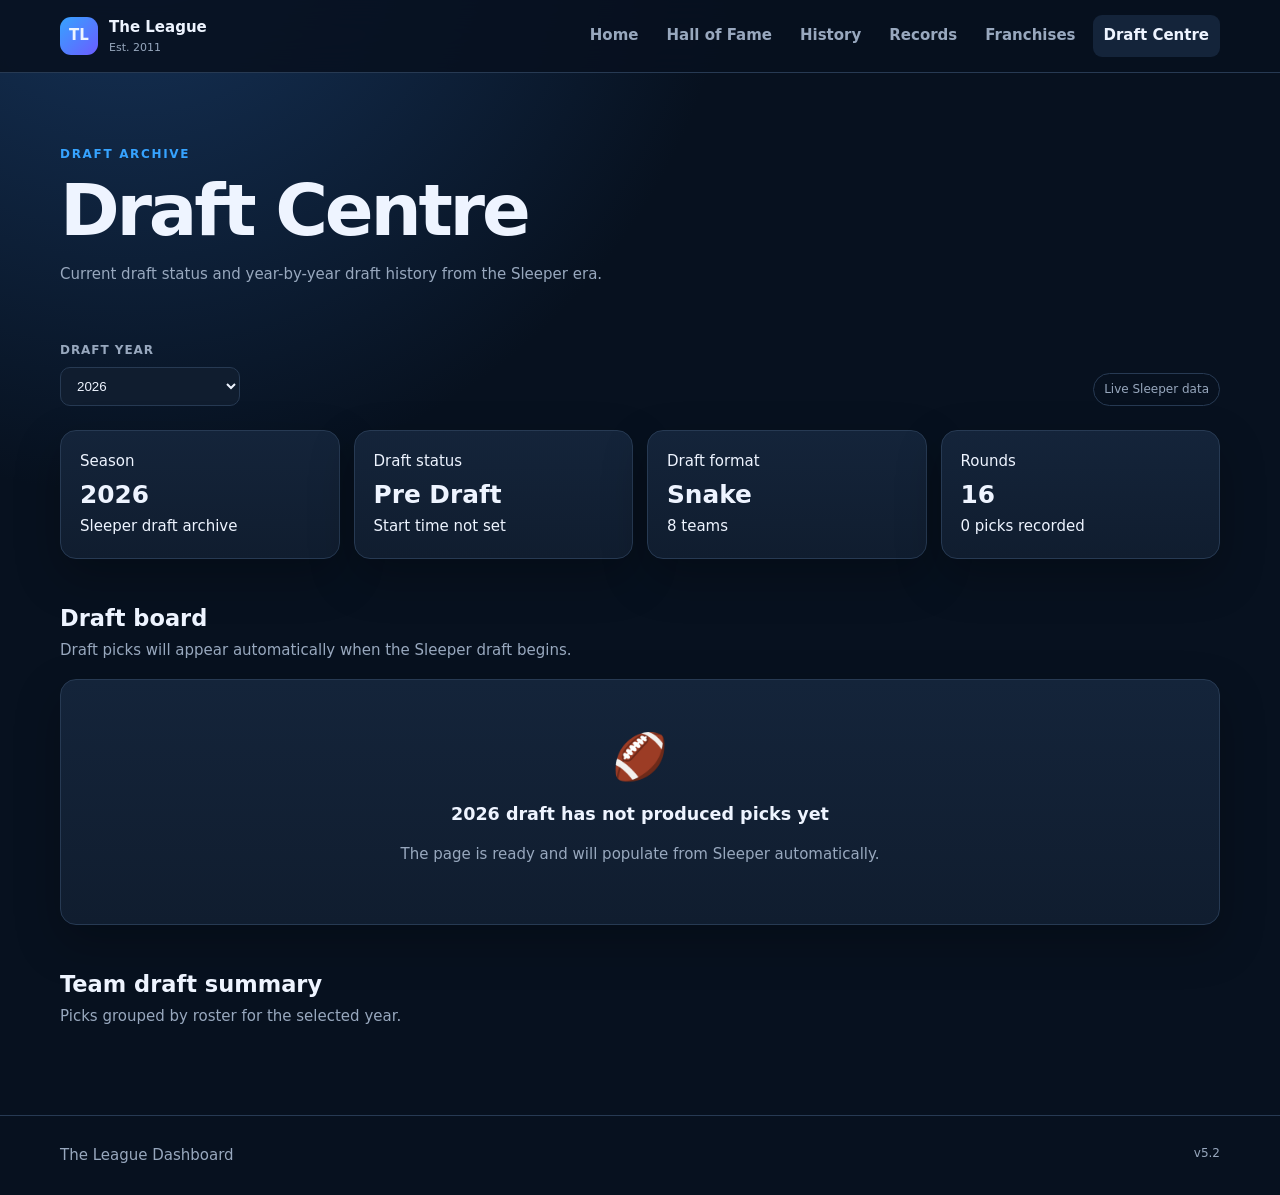
==== draft.html @ a8aba73b "Add Draft Centre with year selector" ====
<!doctype html>
<html lang="en">
<head>
  <meta charset="utf-8">
  <meta name="viewport" content="width=device-width,initial-scale=1">
  <title>Draft Centre | The League</title>
  <link rel="stylesheet" href="styles.css?v=4.2">
  <link rel="stylesheet" href="draft-centre.css?v=5.2">
</head>
<body data-page="draft">
<header class="site-header"><div class="wrap header-inner"><a class="brand" href="index.html"><span class="brand-mark">TL</span><span><strong>The League</strong><small>Est. 2011</small></span></a><button class="nav-toggle" type="button">Menu</button><nav class="nav"><a href="index.html">Home</a><a href="hall-of-fame.html">Hall of Fame</a><a href="history.html">History</a><a href="records.html">Records</a><a href="franchise.html">Franchises</a><a class="active" href="draft.html">Draft Centre</a></nav></div></header>
<main class="wrap">
  <section class="page-hero"><p class="eyebrow">Draft archive</p><h1>Draft Centre</h1><p class="lede">Current draft status and year-by-year draft history from the Sleeper era.</p></section>
  <section class="draft-toolbar"><label>Draft year<select id="draft-year"></select></label><span id="draft-source" class="scope-pill">Loading</span></section>
  <section id="draft-summary" class="draft-summary-grid"><div class="card"><p class="muted">Loading draft information...</p></div></section>
  <section><div class="section-heading"><div><h2>Draft board</h2><p id="draft-board-note" class="muted section-copy"></p></div></div><div id="draft-board" class="card table-wrap"><p class="muted">Loading...</p></div></section>
  <section><div class="section-heading"><div><h2>Team draft summary</h2><p class="muted section-copy">Picks grouped by roster for the selected year.</p></div></div><div id="team-draft-summary" class="team-draft-grid"></div></section>
</main>
<footer><div class="wrap">The League Dashboard <span class="version">v5.2</span></div></footer>
<script src="draft-centre.js?v=5.2"></script>
</body></html>
---- styles.css ----
:root{--bg:#07111f;--panel:#101d2f;--panel2:#14243a;--ink:#eef4ff;--muted:#98a8be;--line:#273a53;--blue:#36a3ff;--gold:#f6c453;--green:#55d6a0;--radius:16px;--shadow:0 18px 45px rgba(0,0,0,.25)}*{box-sizing:border-box}html{color-scheme:dark}body{margin:0;background:radial-gradient(circle at 10% -10%,#17365e 0,transparent 35%),var(--bg);color:var(--ink);font:15px/1.55 Inter,system-ui,sans-serif}.wrap{width:min(1160px,calc(100% - 32px));margin:auto}.site-header{position:sticky;top:0;z-index:20;background:rgba(7,17,31,.88);border-bottom:1px solid var(--line);backdrop-filter:blur(16px)}.header-inner{min-height:72px;display:flex;align-items:center;justify-content:space-between}.brand{display:flex;align-items:center;gap:11px;color:var(--ink);text-decoration:none}.brand-mark{display:grid;place-items:center;width:38px;height:38px;border-radius:11px;background:linear-gradient(135deg,var(--blue),#6b5cff);font-weight:900}.brand strong,.brand small{display:block}.brand small{color:var(--muted);font-size:11px}.nav{display:flex;gap:6px}.nav a{color:var(--muted);text-decoration:none;padding:9px 11px;border-radius:9px;font-weight:650}.nav a:hover,.nav a.active{background:var(--panel2);color:var(--ink)}.nav-toggle{display:none}.hero,.page-hero{padding:72px 0 36px}.hero h1,.page-hero h1{font-size:clamp(2.25rem,6vw,4.5rem);line-height:1.02;letter-spacing:-.045em;max-width:850px;margin:.15em 0}.eyebrow{color:var(--blue);text-transform:uppercase;letter-spacing:.14em;font-weight:850;font-size:12px;margin:0}.lede,.muted{color:var(--muted)}.kpi-grid,.card-grid,.timeline-grid,.insight-grid{display:grid;grid-template-columns:repeat(4,1fr);gap:16px}.card,.record-card,.timeline-card,.insight-card,.dynasty-card{background:linear-gradient(180deg,var(--panel2),var(--panel));border:1px solid var(--line);border-radius:var(--radius);padding:20px;box-shadow:var(--shadow)}.kpi .value,.record-value{font-size:2rem;font-weight:900}.kpi .label,.record-label{color:var(--muted);font-size:12px;text-transform:uppercase;letter-spacing:.09em}.kpi .detail,.record-detail{color:var(--muted);margin-top:5px}.section-heading{display:flex;align-items:end;justify-content:space-between;gap:18px;margin:42px 0 16px}.section-heading h2{margin:0}.scope-pill{padding:6px 10px;border:1px solid var(--line);border-radius:999px;color:var(--muted);font-size:12px}.text-link{color:var(--blue);text-decoration:none;font-weight:750}.table-wrap{overflow:auto;padding:0}table{width:100%;border-collapse:collapse;min-width:700px}th,td{padding:13px 15px;text-align:left;border-bottom:1px solid var(--line);white-space:nowrap}th{font-size:11px;text-transform:uppercase;color:var(--muted);background:rgba(7,17,31,.5)}.champion{color:var(--gold)}.insight-card{display:flex;gap:15px;align-items:center}.insight-icon{display:grid;place-items:center;flex:0 0 46px;height:46px;border-radius:14px;background:rgba(54,163,255,.12);font-size:23px}.insight-value{font-size:1.05rem;font-weight:850}.dynasty-podium{display:grid;grid-template-columns:repeat(3,1fr);gap:18px;align-items:end}.dynasty-card{text-align:center;position:relative;border-radius:20px;padding:28px 20px}.dynasty-card.place-1{min-height:285px;border-color:rgba(246,196,83,.75);background:radial-gradient(circle at top,rgba(246,196,83,.18),transparent 55%),linear-gradient(180deg,var(--panel2),var(--panel))}.dynasty-place{font-size:2.2rem}.dynasty-grade{position:absolute;top:16px;right:16px;width:48px;height:48px;display:grid;place-items:center;border-radius:50%;background:var(--blue);font-weight:950}.place-1 .dynasty-grade{background:var(--gold);color:#392b04}.dynasty-card h3 a{color:var(--ink);text-decoration:none}.dynasty-index{font-size:2.7rem;font-weight:950}.dynasty-index small{font-size:.8rem;color:var(--muted)}.grade-badge{display:inline-grid;place-items:center;min-width:36px;height:28px;border-radius:8px;background:rgba(54,163,255,.16);color:#86c9ff;font-weight:900}.filters{margin:15px 0 22px}.filters label{color:var(--muted);font-size:12px;text-transform:uppercase}.filters select{display:block;margin-top:7px;min-width:240px;background:var(--panel);color:var(--ink);border:1px solid var(--line);border-radius:10px;padding:10px}.career-timeline{display:flex;gap:8px;overflow-x:auto}.timeline-season{min-width:76px;text-align:center;text-decoration:none;color:var(--ink);border:1px solid var(--line);border-radius:12px;padding:10px 7px}.timeline-season span,.timeline-season small{display:block;color:var(--muted);font-size:11px}.timeline-season strong{display:block;font-size:1.45rem;margin:5px}.timeline-season.finish-1{border-color:rgba(246,196,83,.75);background:rgba(246,196,83,.08)}.two-col{display:grid;grid-template-columns:2fr 1fr;gap:24px}.identity-list{list-style:none;padding:0}.identity-list li{padding:9px 0;border-bottom:1px solid var(--line)}footer{border-top:1px solid var(--line);margin-top:70px;padding:28px 0;color:var(--muted)}@media(max-width:900px){.nav-toggle{display:block;background:var(--panel);color:var(--ink);border:1px solid var(--line);padding:8px 12px}.nav{display:none;position:absolute;top:70px;left:16px;right:16px;flex-direction:column;background:var(--panel);padding:10px}.nav.open{display:flex}.kpi-grid,.card-grid,.timeline-grid,.insight-grid{grid-template-columns:repeat(2,1fr)}.dynasty-podium,.two-col{grid-template-columns:1fr}}@media(max-width:570px){.kpi-grid,.card-grid,.timeline-grid,.insight-grid{grid-template-columns:1fr}}

/* Version 5: methodology information for calculated metrics */
.metric-label{display:inline-flex;align-items:center;gap:6px}.info-icon{display:inline-grid;place-items:center;width:19px;height:19px;padding:0;border:1px solid rgba(134,201,255,.55);border-radius:50%;background:rgba(54,163,255,.12);color:#86c9ff;font:800 12px/1 Georgia,serif;cursor:pointer;vertical-align:middle}.info-icon:hover,.info-icon:focus-visible{background:var(--blue);border-color:var(--blue);color:#fff;outline:none;box-shadow:0 0 0 3px rgba(54,163,255,.2)}.dynasty-grade .info-icon{position:absolute;right:-5px;bottom:-4px;width:18px;height:18px;background:var(--panel);color:#86c9ff}.dynasty-index small{display:inline-flex;align-items:center;gap:5px}.methodology-dialog{width:min(600px,calc(100% - 28px));padding:0;border:1px solid var(--line);border-radius:18px;background:linear-gradient(180deg,var(--panel2),var(--panel));color:var(--ink);box-shadow:0 30px 90px rgba(0,0,0,.55)}.methodology-dialog::backdrop{background:rgba(1,7,15,.72);backdrop-filter:blur(4px)}.dialog-head{display:flex;align-items:flex-start;justify-content:space-between;gap:20px;padding:24px 26px 17px;border-bottom:1px solid var(--line)}.dialog-head h2{margin:3px 0 0}.dialog-close{display:grid;place-items:center;flex:0 0 36px;height:36px;border:1px solid var(--line);border-radius:10px;background:rgba(7,17,31,.5);color:var(--ink);font-size:25px;cursor:pointer}.dialog-close:hover{border-color:var(--blue)}.methodology-content{padding:22px 26px 27px;color:var(--muted)}.methodology-content p:first-child{margin-top:0}.methodology-content strong{color:var(--ink)}.methodology-content li{margin:5px 0}.formula{padding:15px 17px;border:1px solid var(--line);border-radius:12px;background:rgba(7,17,31,.45)}.method-note{font-size:13px;border-left:3px solid var(--gold);padding-left:12px}.kpi .label .info-icon{transform:translateY(-1px)}

.record-grid,.podium-grid{display:grid;grid-template-columns:repeat(3,1fr);gap:16px}.podium-card{background:linear-gradient(180deg,var(--panel2),var(--panel));border:1px solid var(--line);border-radius:var(--radius);padding:20px;box-shadow:var(--shadow)}.podium-place{font-size:2rem}.podium-card h3{margin:7px 0 0}.notice{margin:40px 0;padding:18px 20px;border:1px solid #5b4c27;border-radius:var(--radius);background:rgba(246,196,83,.08)}.notice p{margin:.35rem 0 0;color:var(--muted)}.version{float:right;font-size:12px;color:var(--muted)}.error{background:rgba(255,123,123,.1);border:1px solid rgba(255,123,123,.5);padding:16px;border-radius:12px}@media(max-width:900px){.record-grid,.podium-grid{grid-template-columns:1fr}}
---- draft-centre.css ----
/* Draft Centre, v5.2 */
.draft-toolbar{display:flex;align-items:flex-end;justify-content:space-between;gap:18px;margin:4px 0 24px}.draft-toolbar label{color:var(--muted);font-size:12px;font-weight:800;letter-spacing:.08em;text-transform:uppercase}.draft-toolbar select{display:block;margin-top:7px;min-width:180px;background:var(--panel);color:var(--ink);border:1px solid var(--line);border-radius:10px;padding:10px 36px 10px 12px}.draft-summary-grid{display:grid;grid-template-columns:repeat(4,minmax(0,1fr));gap:14px}.draft-summary-card,.team-draft-card{background:linear-gradient(180deg,var(--panel2),var(--panel));border:1px solid var(--line);border-radius:var(--radius);padding:19px;box-shadow:var(--shadow)}.draft-summary-value{margin:3px 0 1px;font-size:1.55rem;font-weight:900}.draft-empty{text-align:center;padding:42px 20px}.draft-empty-icon{font-size:2.8rem}.draft-empty h3{margin:10px 0 4px}.team-draft-grid{display:grid;grid-template-columns:repeat(2,minmax(0,1fr));gap:16px}.team-draft-card h3{margin:0}.team-pick-count{color:var(--muted);margin:3px 0 12px}.team-draft-card ol{margin:0;padding-left:22px}.team-draft-card li{padding:6px 0;border-bottom:1px solid var(--line)}.team-draft-card li:last-child{border-bottom:0}.team-draft-card li span{color:var(--muted)}.team-draft-card small{float:right;color:var(--muted)}.section-copy{margin:.25rem 0 0}.version{float:right;font-size:12px;color:var(--muted)}@media(max-width:900px){.draft-summary-grid{grid-template-columns:repeat(2,minmax(0,1fr))}.team-draft-grid{grid-template-columns:1fr}}@media(max-width:570px){.draft-toolbar{display:block}.draft-toolbar .scope-pill{display:inline-block;margin-top:14px}.draft-summary-grid{grid-template-columns:1fr}}
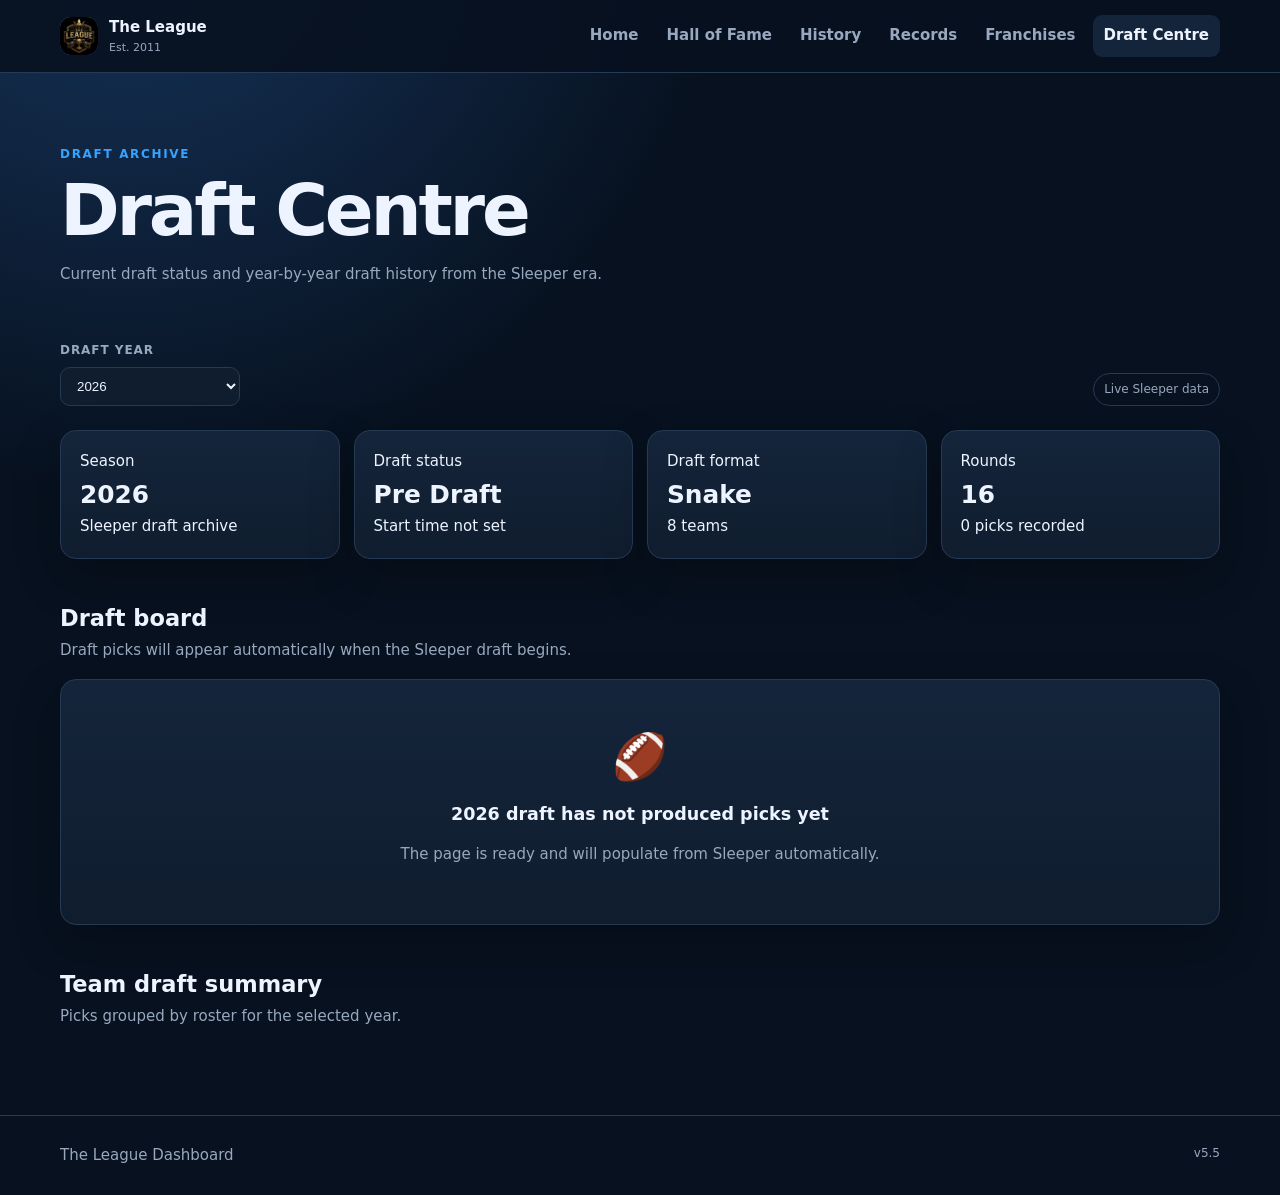
==== commit 6efbed4f: "Add league logo and release v5.5" ====
--- a/draft.html
+++ b/draft.html
@@ -1,21 +1 @@
-<!doctype html>
-<html lang="en">
-<head>
-  <meta charset="utf-8">
-  <meta name="viewport" content="width=device-width,initial-scale=1">
-  <title>Draft Centre | The League</title>
-  <link rel="stylesheet" href="styles.css?v=4.2">
-  <link rel="stylesheet" href="draft-centre.css?v=5.2">
-</head>
-<body data-page="draft">
-<header class="site-header"><div class="wrap header-inner"><a class="brand" href="index.html"><span class="brand-mark">TL</span><span><strong>The League</strong><small>Est. 2011</small></span></a><button class="nav-toggle" type="button">Menu</button><nav class="nav"><a href="index.html">Home</a><a href="hall-of-fame.html">Hall of Fame</a><a href="history.html">History</a><a href="records.html">Records</a><a href="franchise.html">Franchises</a><a class="active" href="draft.html">Draft Centre</a></nav></div></header>
-<main class="wrap">
-  <section class="page-hero"><p class="eyebrow">Draft archive</p><h1>Draft Centre</h1><p class="lede">Current draft status and year-by-year draft history from the Sleeper era.</p></section>
-  <section class="draft-toolbar"><label>Draft year<select id="draft-year"></select></label><span id="draft-source" class="scope-pill">Loading</span></section>
-  <section id="draft-summary" class="draft-summary-grid"><div class="card"><p class="muted">Loading draft information...</p></div></section>
-  <section><div class="section-heading"><div><h2>Draft board</h2><p id="draft-board-note" class="muted section-copy"></p></div></div><div id="draft-board" class="card table-wrap"><p class="muted">Loading...</p></div></section>
-  <section><div class="section-heading"><div><h2>Team draft summary</h2><p class="muted section-copy">Picks grouped by roster for the selected year.</p></div></div><div id="team-draft-summary" class="team-draft-grid"></div></section>
-</main>
-<footer><div class="wrap">The League Dashboard <span class="version">v5.2</span></div></footer>
-<script src="draft-centre.js?v=5.2"></script>
-</body></html>
+<!doctype html><html lang="en"><head><meta charset="utf-8"><meta name="viewport" content="width=device-width,initial-scale=1"><title>Draft Centre | The League</title><link rel="stylesheet" href="styles.css?v=4.2"><link rel="stylesheet" href="draft-centre.css?v=5.2"></head><body data-page="draft"><header class="site-header"><div class="wrap header-inner"><a class="brand" href="index.html"><span class="brand-mark"><img src="logos/logo.png" alt="The League logo" style="display:block;width:100%;height:100%;object-fit:cover;border-radius:inherit"></span><span><strong>The League</strong><small>Est. 2011</small></span></a><button class="nav-toggle" type="button">Menu</button><nav class="nav"><a href="index.html">Home</a><a href="hall-of-fame.html">Hall of Fame</a><a href="history.html">History</a><a href="records.html">Records</a><a href="franchise.html">Franchises</a><a class="active" href="draft.html">Draft Centre</a></nav></div></header><main class="wrap"><section class="page-hero"><p class="eyebrow">Draft archive</p><h1>Draft Centre</h1><p class="lede">Current draft status and year-by-year draft history from the Sleeper era.</p></section><section class="draft-toolbar"><label>Draft year<select id="draft-year"></select></label><span id="draft-source" class="scope-pill">Loading</span></section><section id="draft-summary" class="draft-summary-grid"><div class="card"><p class="muted">Loading draft information...</p></div></section><section><div class="section-heading"><div><h2>Draft board</h2><p id="draft-board-note" class="muted section-copy"></p></div></div><div id="draft-board" class="card table-wrap"><p class="muted">Loading...</p></div></section><section><div class="section-heading"><div><h2>Team draft summary</h2><p class="muted section-copy">Picks grouped by roster for the selected year.</p></div></div><div id="team-draft-summary" class="team-draft-grid"></div></section></main><footer><div class="wrap">The League Dashboard <span class="version">v5.5</span></div></footer><script src="draft-centre.js?v=5.2"></script></body></html>
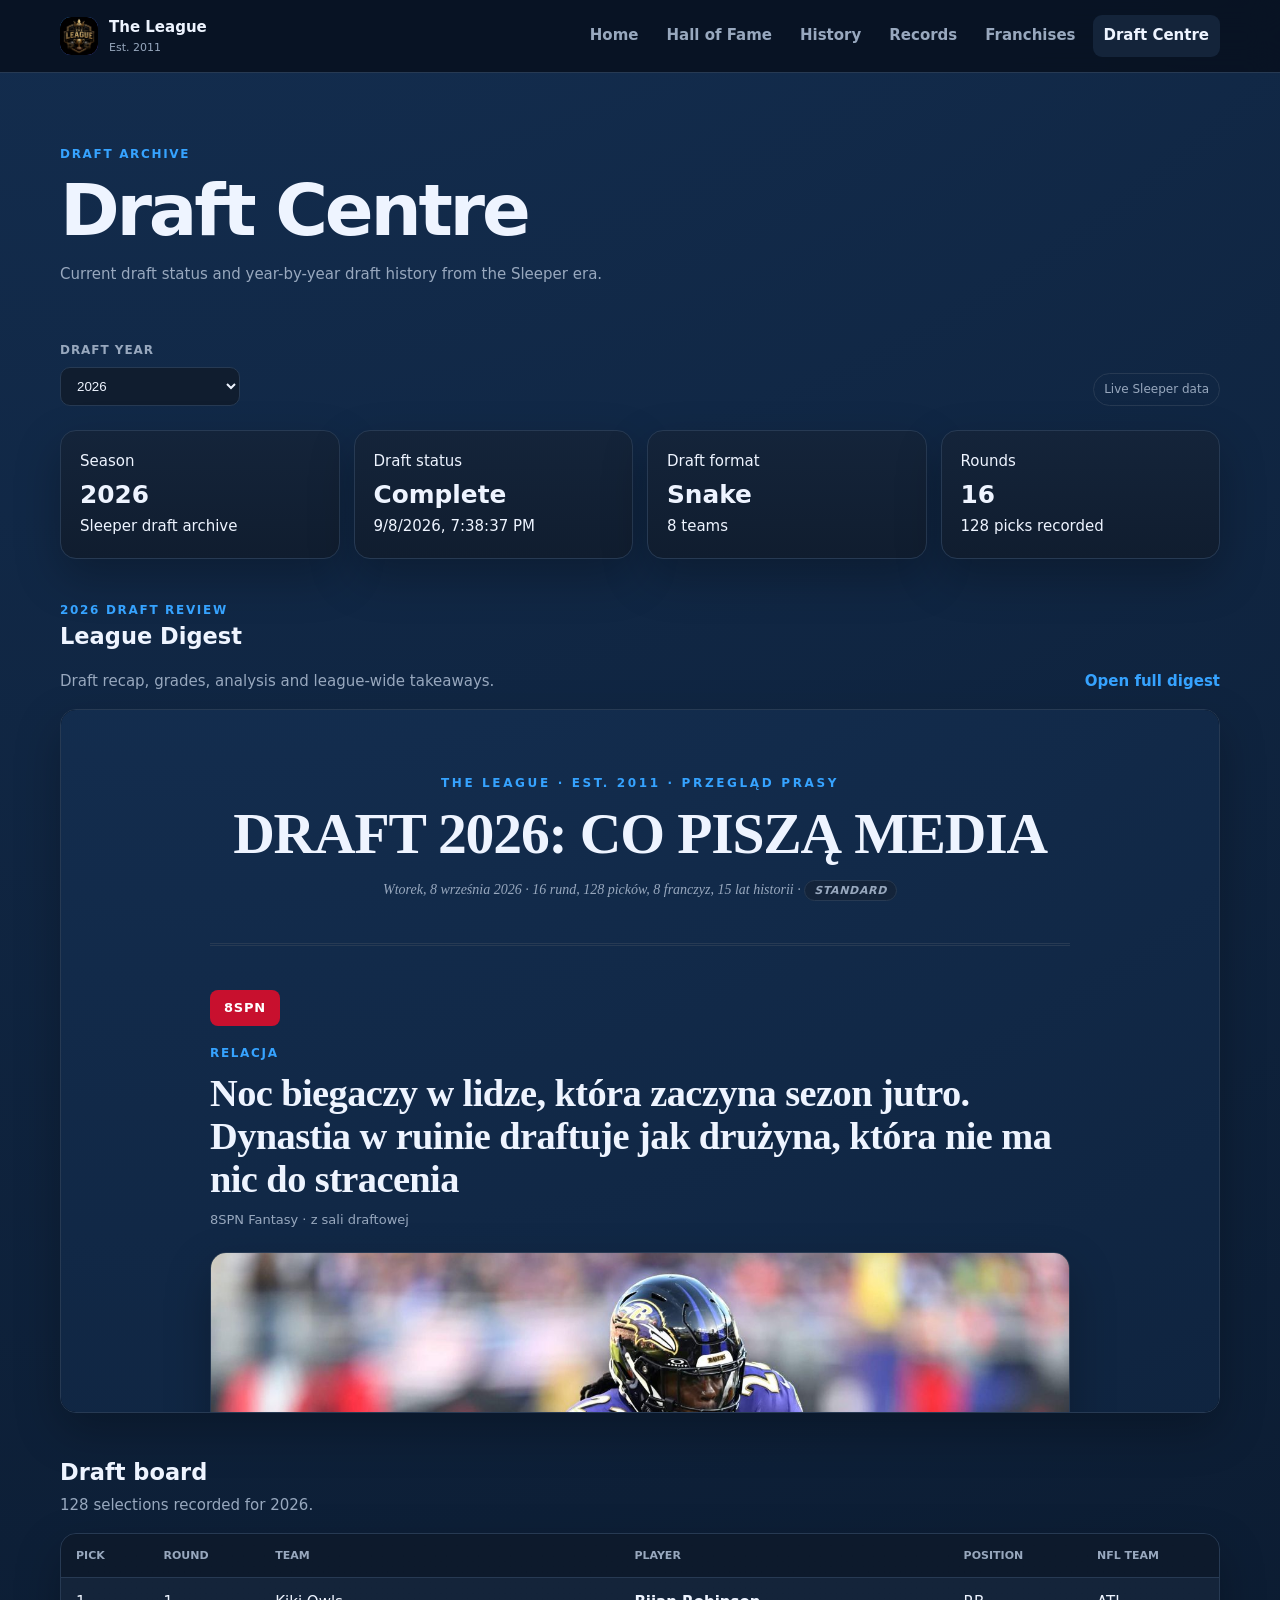
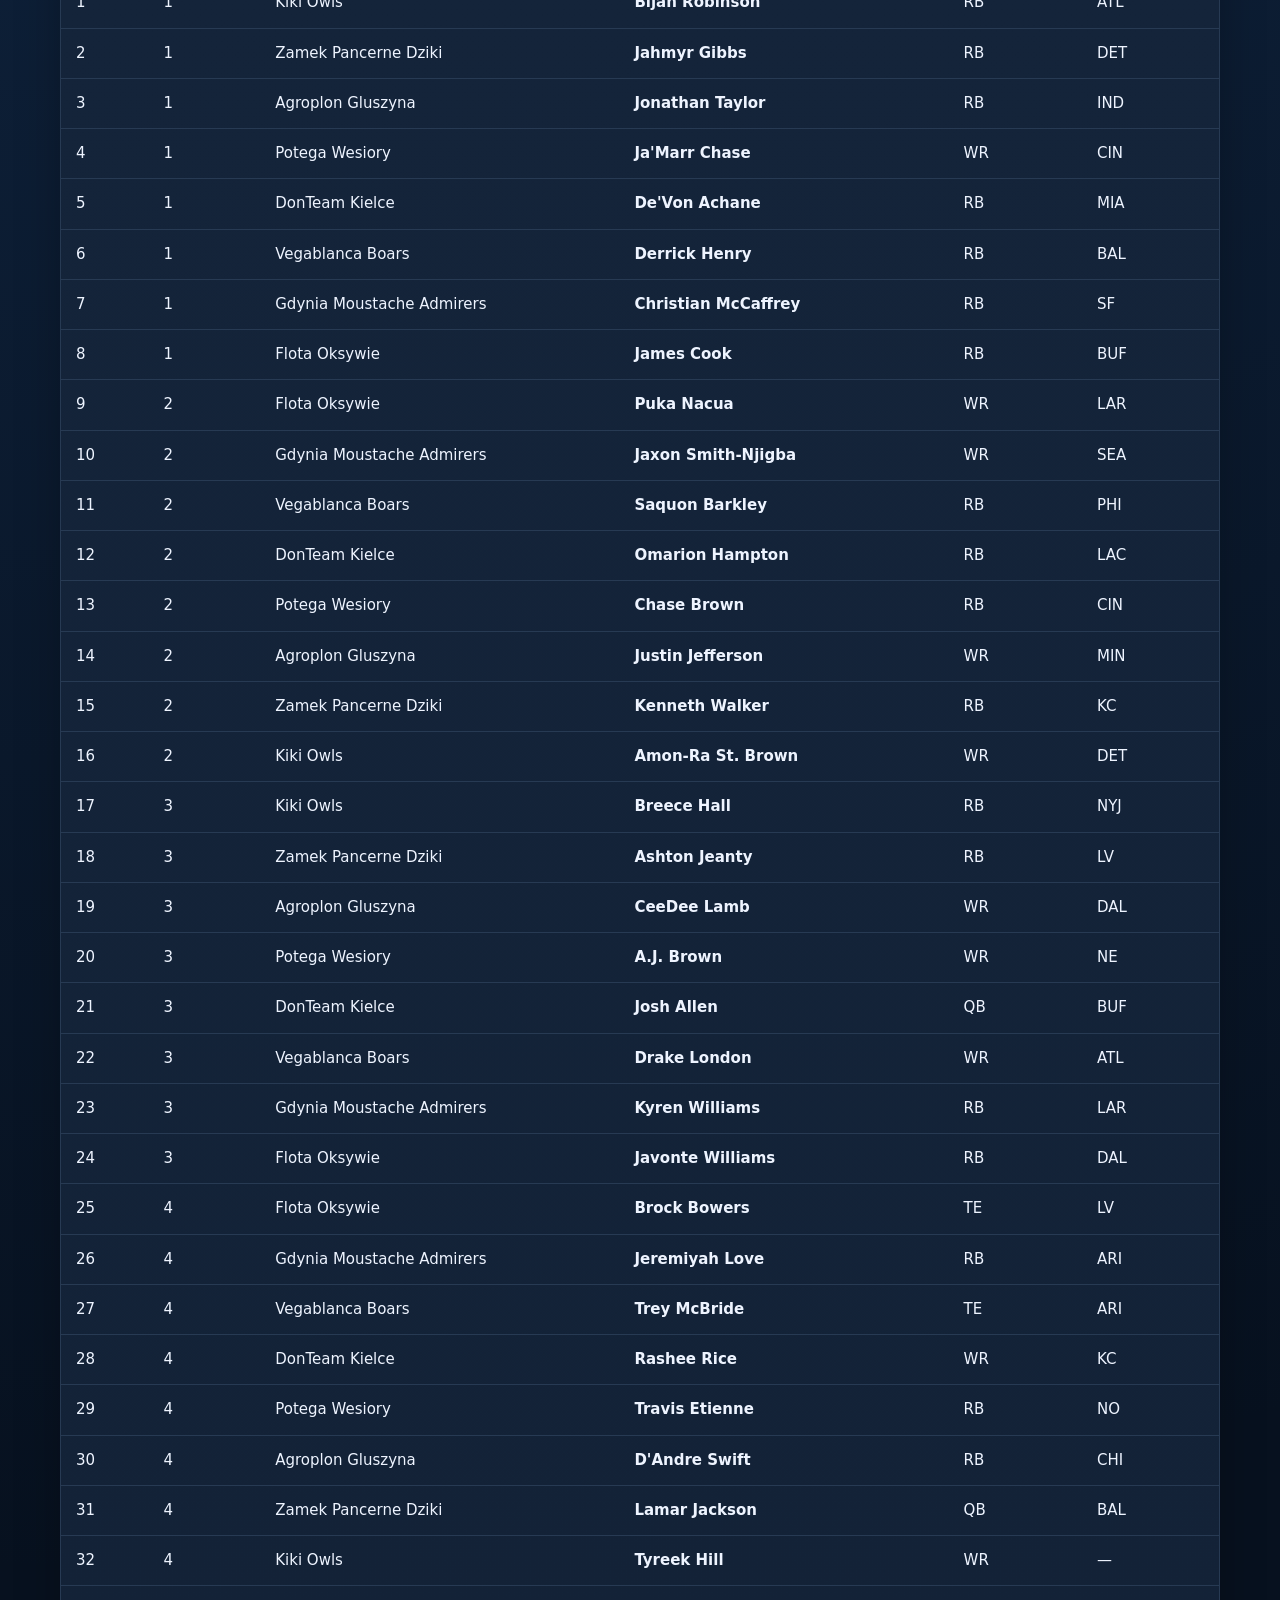
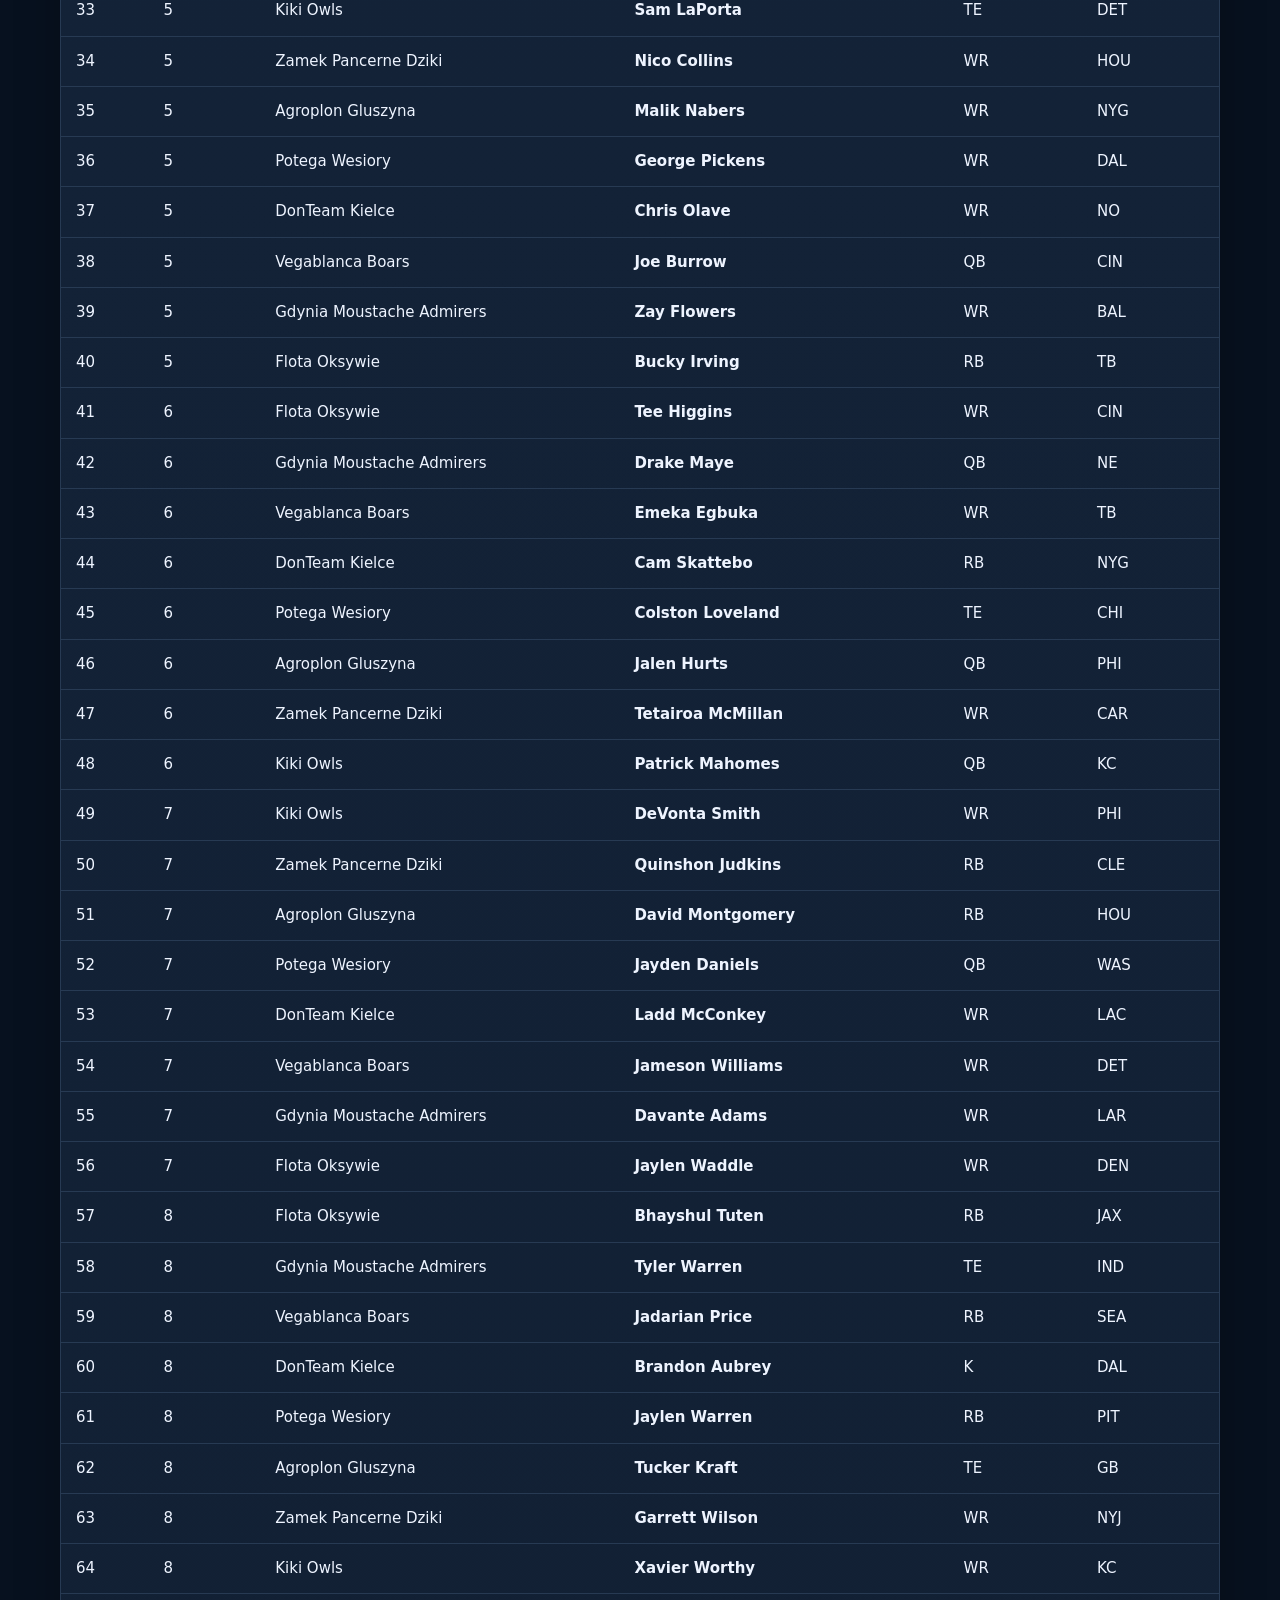
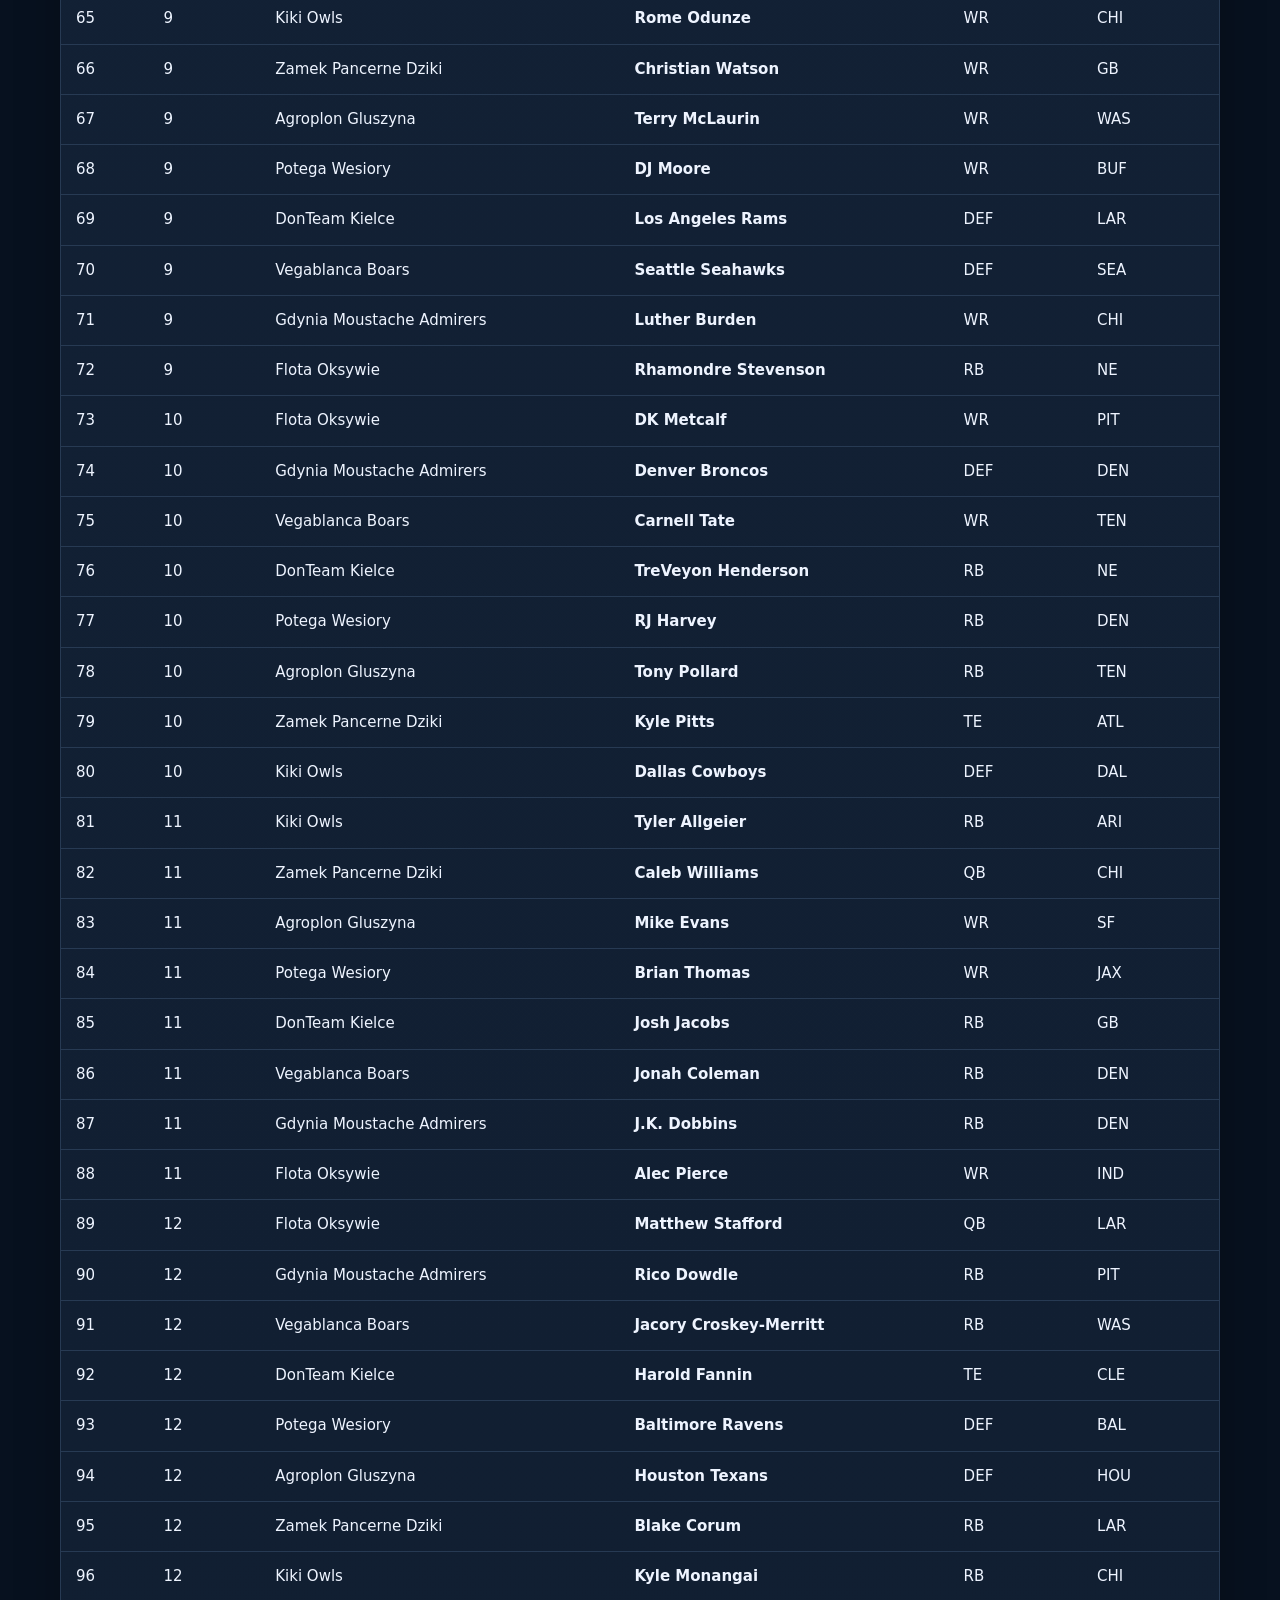
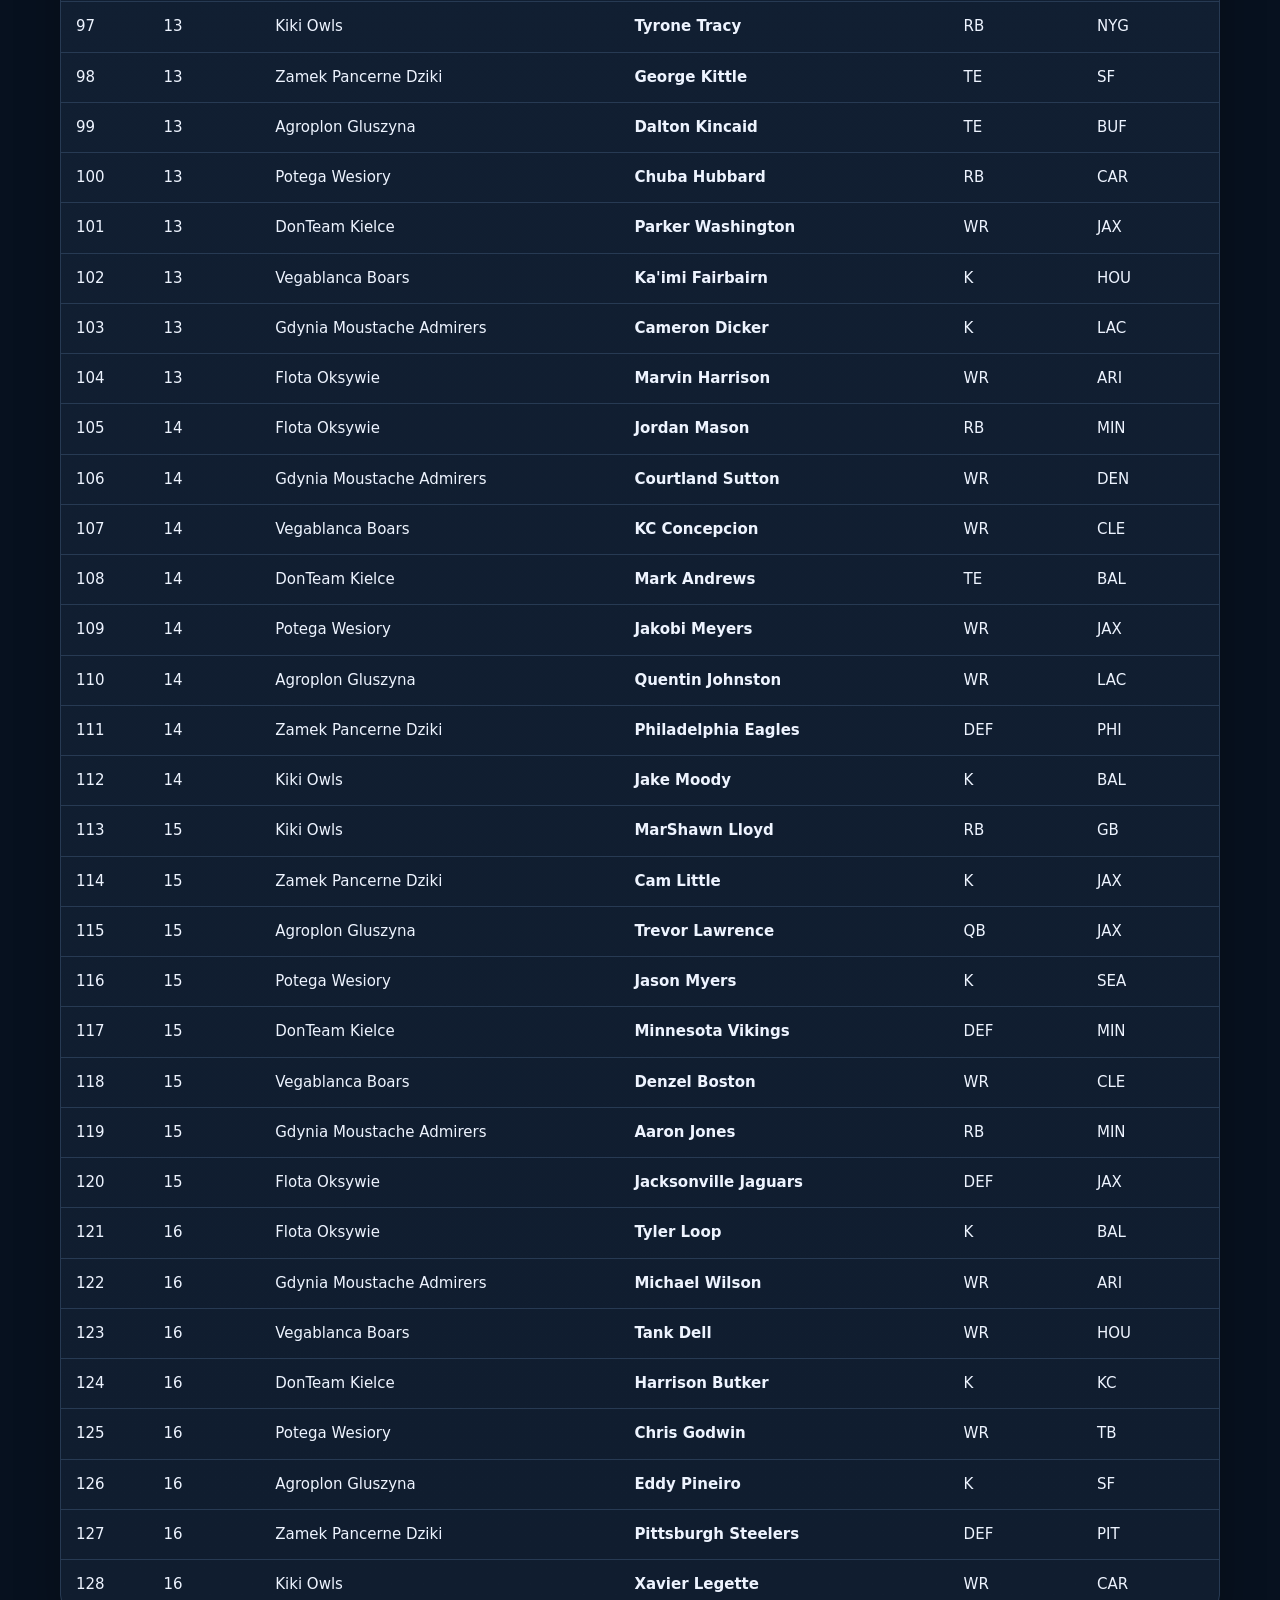
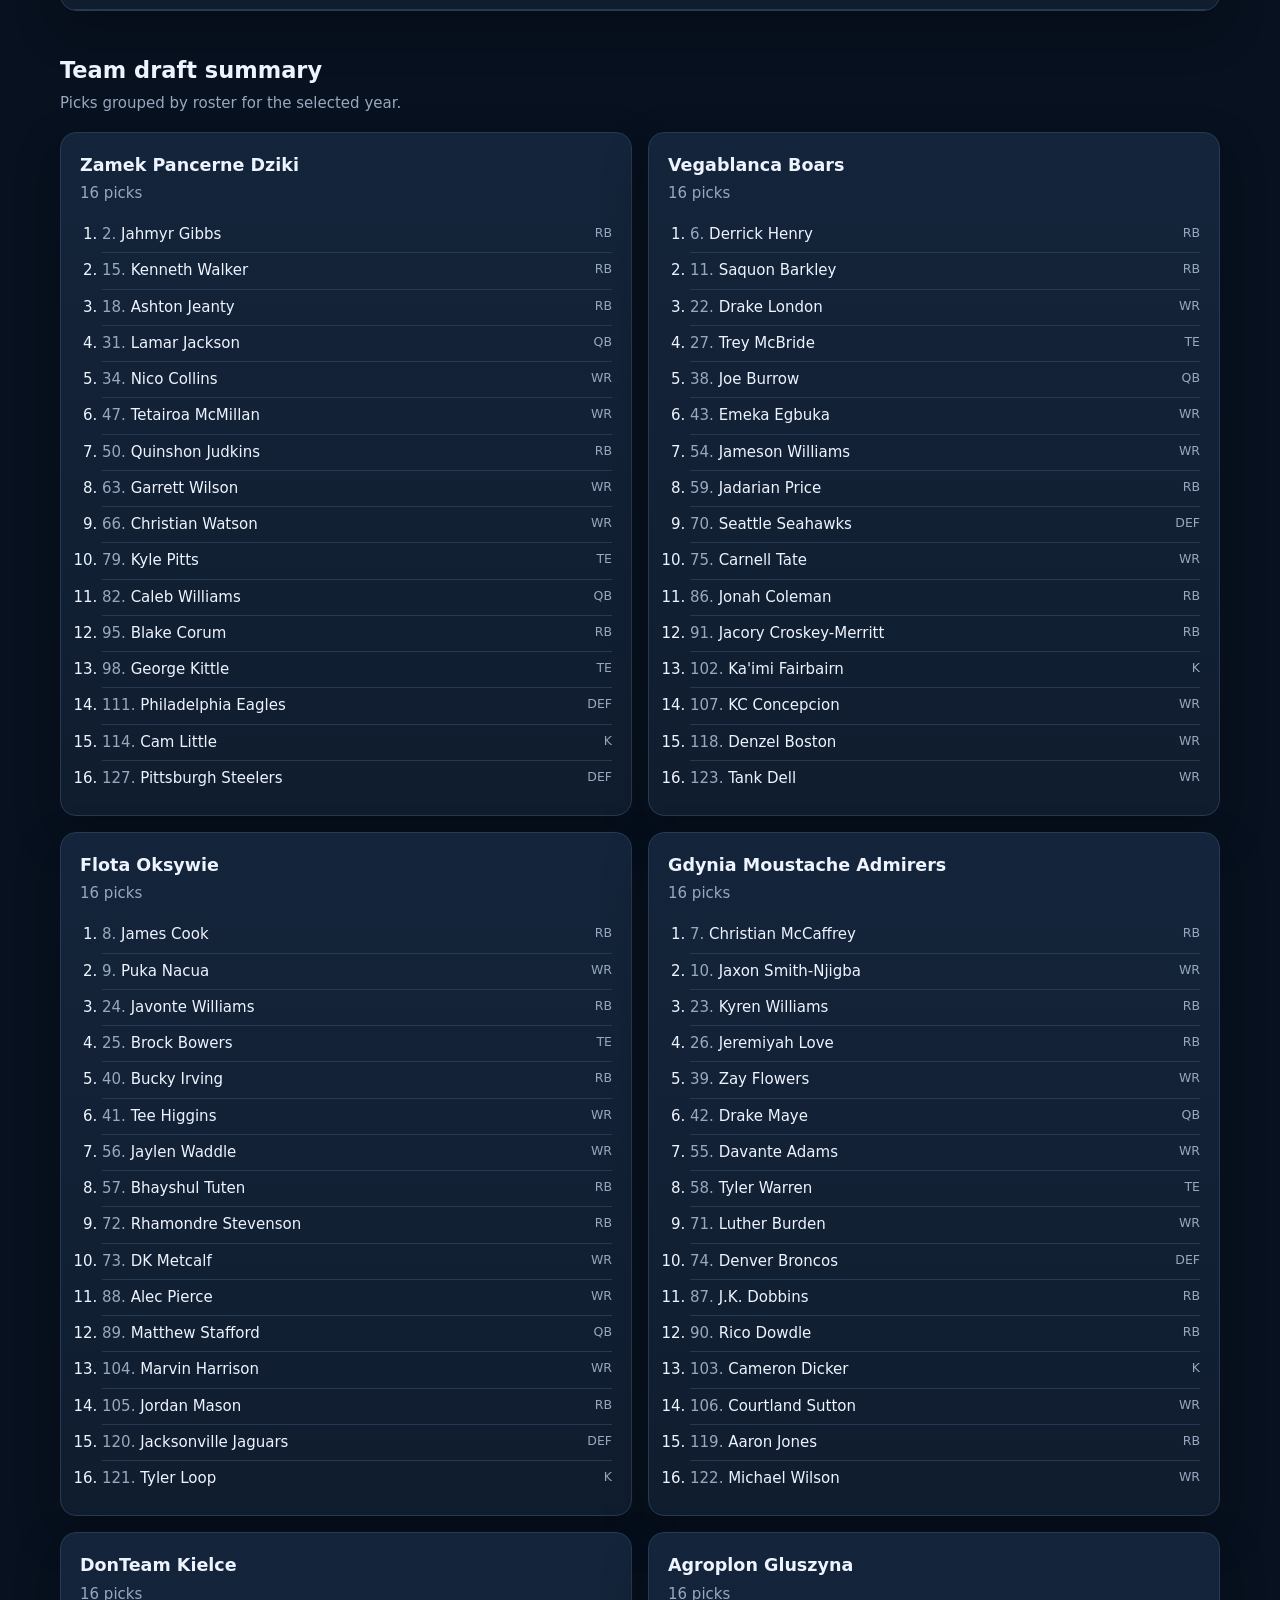
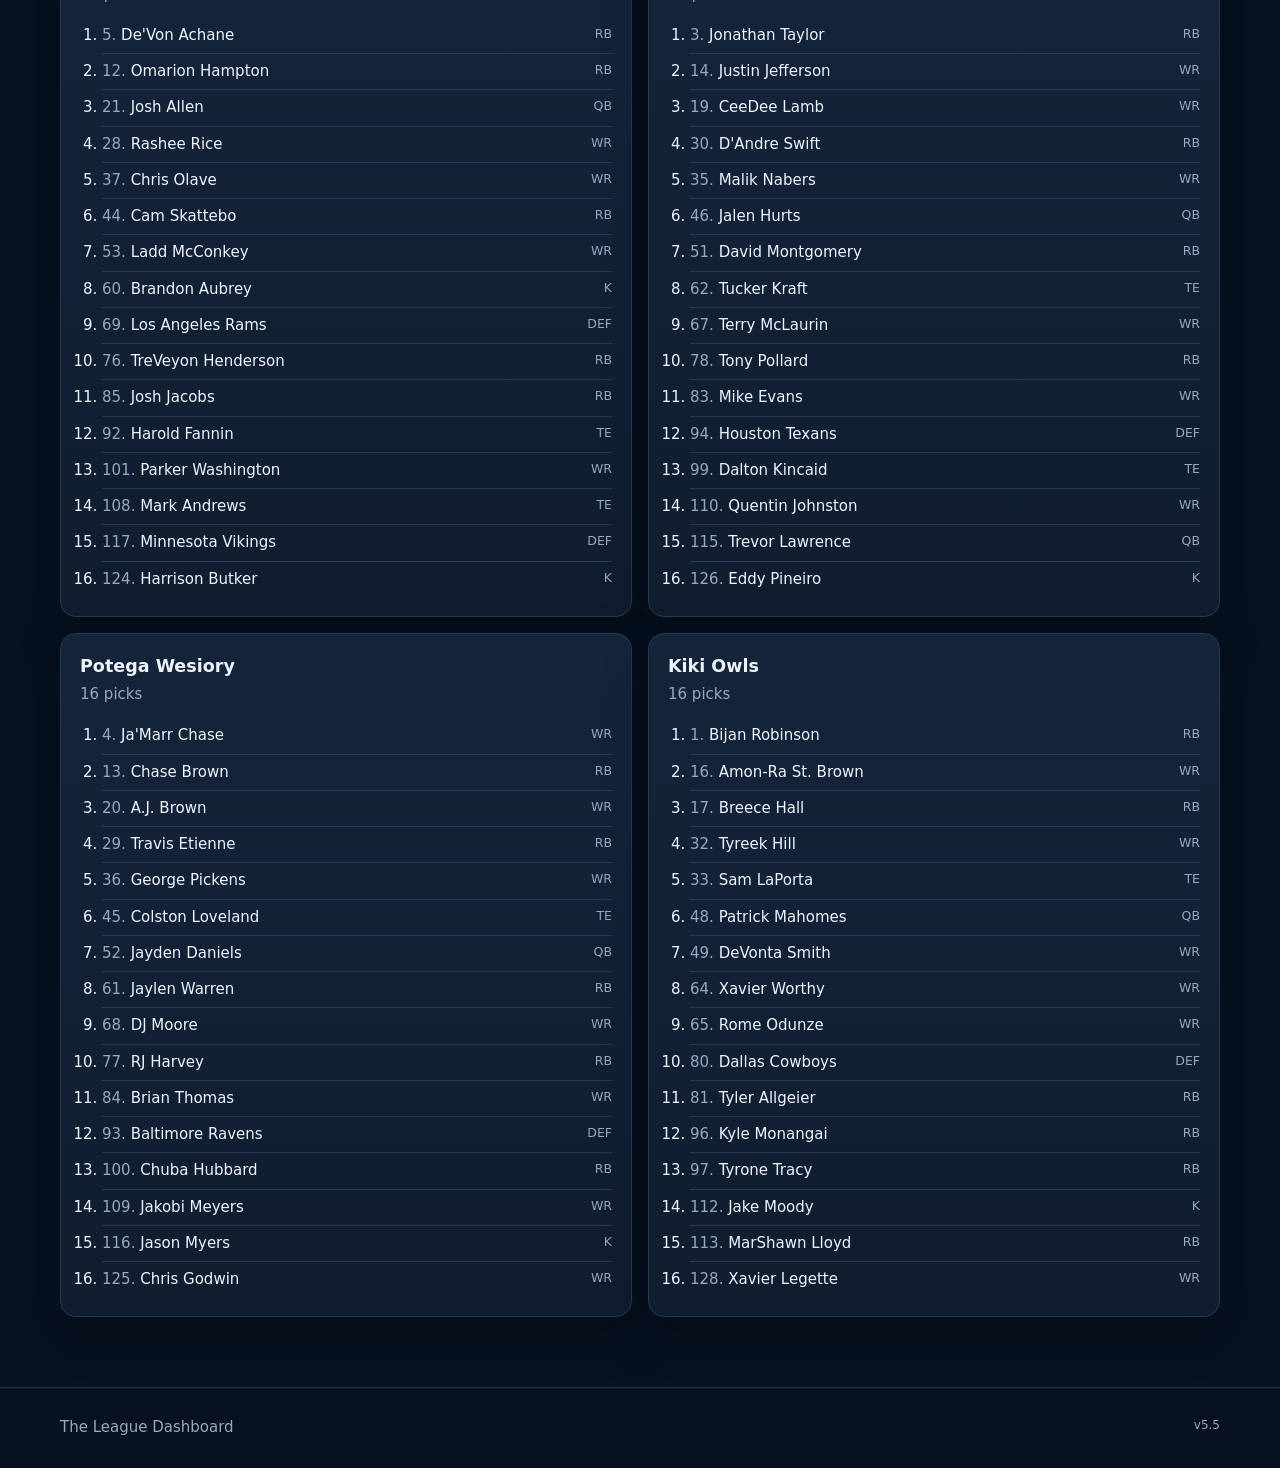
==== commit ee60d640: "Add 2026 League Digest to Draft Centre" ====
--- a/draft.html
+++ b/draft.html
@@ -1 +1,102 @@
-<!doctype html><html lang="en"><head><meta charset="utf-8"><meta name="viewport" content="width=device-width,initial-scale=1"><title>Draft Centre | The League</title><link rel="stylesheet" href="styles.css?v=4.2"><link rel="stylesheet" href="draft-centre.css?v=5.2"></head><body data-page="draft"><header class="site-header"><div class="wrap header-inner"><a class="brand" href="index.html"><span class="brand-mark"><img src="logos/logo.png" alt="The League logo" style="display:block;width:100%;height:100%;object-fit:cover;border-radius:inherit"></span><span><strong>The League</strong><small>Est. 2011</small></span></a><button class="nav-toggle" type="button">Menu</button><nav class="nav"><a href="index.html">Home</a><a href="hall-of-fame.html">Hall of Fame</a><a href="history.html">History</a><a href="records.html">Records</a><a href="franchise.html">Franchises</a><a class="active" href="draft.html">Draft Centre</a></nav></div></header><main class="wrap"><section class="page-hero"><p class="eyebrow">Draft archive</p><h1>Draft Centre</h1><p class="lede">Current draft status and year-by-year draft history from the Sleeper era.</p></section><section class="draft-toolbar"><label>Draft year<select id="draft-year"></select></label><span id="draft-source" class="scope-pill">Loading</span></section><section id="draft-summary" class="draft-summary-grid"><div class="card"><p class="muted">Loading draft information...</p></div></section><section><div class="section-heading"><div><h2>Draft board</h2><p id="draft-board-note" class="muted section-copy"></p></div></div><div id="draft-board" class="card table-wrap"><p class="muted">Loading...</p></div></section><section><div class="section-heading"><div><h2>Team draft summary</h2><p class="muted section-copy">Picks grouped by roster for the selected year.</p></div></div><div id="team-draft-summary" class="team-draft-grid"></div></section></main><footer><div class="wrap">The League Dashboard <span class="version">v5.5</span></div></footer><script src="draft-centre.js?v=5.2"></script></body></html>+<!doctype html>
+<html lang="en">
+<head>
+  <meta charset="utf-8">
+  <meta name="viewport" content="width=device-width,initial-scale=1">
+  <title>Draft Centre | The League</title>
+  <link rel="stylesheet" href="styles.css?v=4.2">
+  <link rel="stylesheet" href="draft-centre.css?v=5.2">
+  <style>
+    .digest-shell{overflow:hidden;padding:0}
+    .digest-frame{display:block;width:100%;height:min(900px,78vh);min-height:620px;border:0;background:#07111f}
+    .digest-actions{display:flex;align-items:center;justify-content:space-between;gap:16px;margin:0 0 16px}
+    .digest-actions .section-copy{margin:0}
+    .digest-open{flex:0 0 auto;color:var(--blue);font-weight:750;text-decoration:none}
+    .digest-open:hover{text-decoration:underline}
+    @media(max-width:570px){
+      .digest-actions{align-items:flex-start;flex-direction:column;gap:8px}
+      .digest-frame{height:72vh;min-height:520px}
+    }
+  </style>
+</head>
+<body data-page="draft">
+<header class="site-header">
+  <div class="wrap header-inner">
+    <a class="brand" href="index.html">
+      <span class="brand-mark"><img src="logos/logo.png" alt="The League logo" style="display:block;width:100%;height:100%;object-fit:cover;border-radius:inherit"></span>
+      <span><strong>The League</strong><small>Est. 2011</small></span>
+    </a>
+    <button class="nav-toggle" type="button">Menu</button>
+    <nav class="nav">
+      <a href="index.html">Home</a>
+      <a href="hall-of-fame.html">Hall of Fame</a>
+      <a href="history.html">History</a>
+      <a href="records.html">Records</a>
+      <a href="franchise.html">Franchises</a>
+      <a class="active" href="draft.html">Draft Centre</a>
+    </nav>
+  </div>
+</header>
+
+<main class="wrap">
+  <section class="page-hero">
+    <p class="eyebrow">Draft archive</p>
+    <h1>Draft Centre</h1>
+    <p class="lede">Current draft status and year-by-year draft history from the Sleeper era.</p>
+  </section>
+
+  <section class="draft-toolbar">
+    <label>Draft year<select id="draft-year"></select></label>
+    <span id="draft-source" class="scope-pill">Loading</span>
+  </section>
+
+  <section id="draft-summary" class="draft-summary-grid">
+    <div class="card"><p class="muted">Loading draft information...</p></div>
+  </section>
+
+  <section id="league-digest">
+    <div class="section-heading">
+      <div>
+        <p class="eyebrow">2026 draft review</p>
+        <h2>League Digest</h2>
+      </div>
+    </div>
+    <div class="digest-actions">
+      <p class="muted section-copy">Draft recap, grades, analysis and league-wide takeaways.</p>
+      <a class="digest-open" href="the-league-draft-2026-digest (1).html" target="_blank" rel="noopener">Open full digest</a>
+    </div>
+    <div class="card digest-shell">
+      <iframe
+        class="digest-frame"
+        src="the-league-draft-2026-digest (1).html"
+        title="The League 2026 Draft Digest"
+        loading="lazy">
+      </iframe>
+    </div>
+  </section>
+
+  <section>
+    <div class="section-heading">
+      <div>
+        <h2>Draft board</h2>
+        <p id="draft-board-note" class="muted section-copy"></p>
+      </div>
+    </div>
+    <div id="draft-board" class="card table-wrap"><p class="muted">Loading...</p></div>
+  </section>
+
+  <section>
+    <div class="section-heading">
+      <div>
+        <h2>Team draft summary</h2>
+        <p class="muted section-copy">Picks grouped by roster for the selected year.</p>
+      </div>
+    </div>
+    <div id="team-draft-summary" class="team-draft-grid"></div>
+  </section>
+</main>
+
+<footer><div class="wrap">The League Dashboard <span class="version">v5.5</span></div></footer>
+<script src="draft-centre.js?v=5.2"></script>
+</body>
+</html>
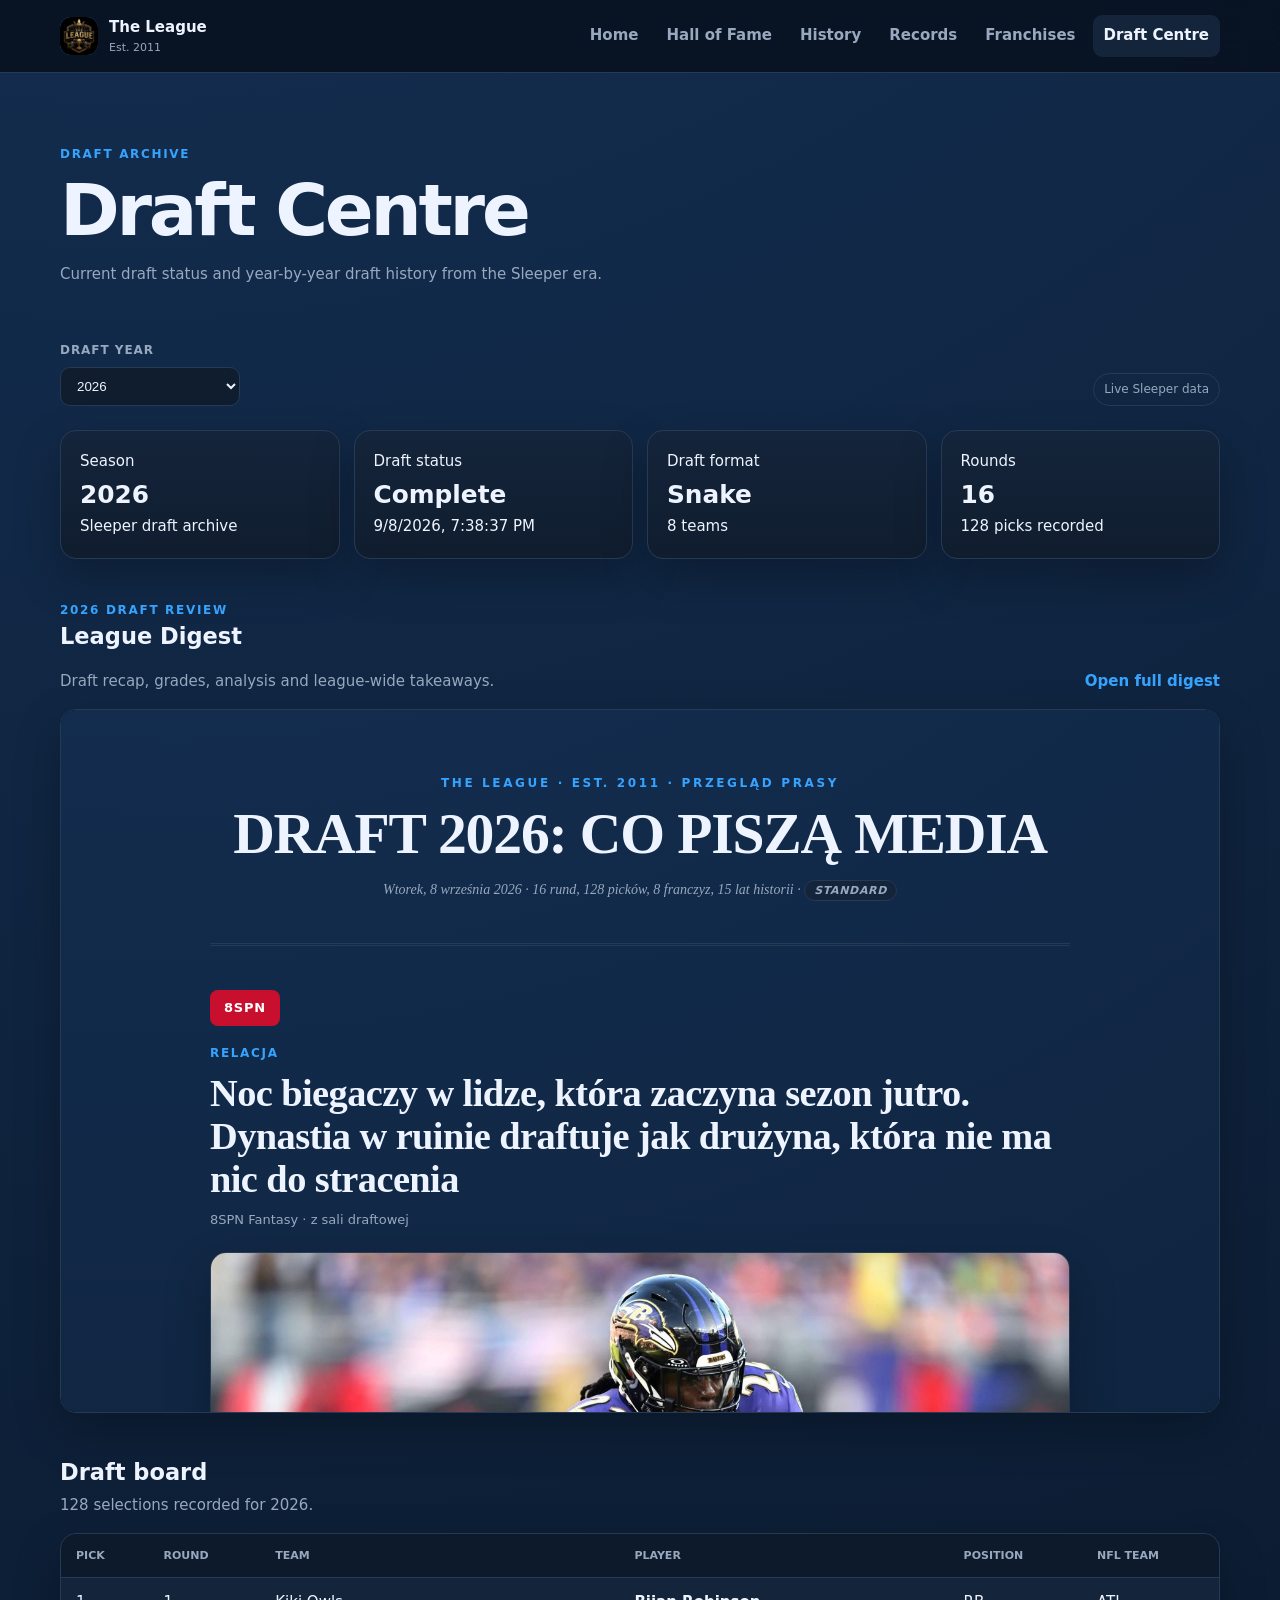
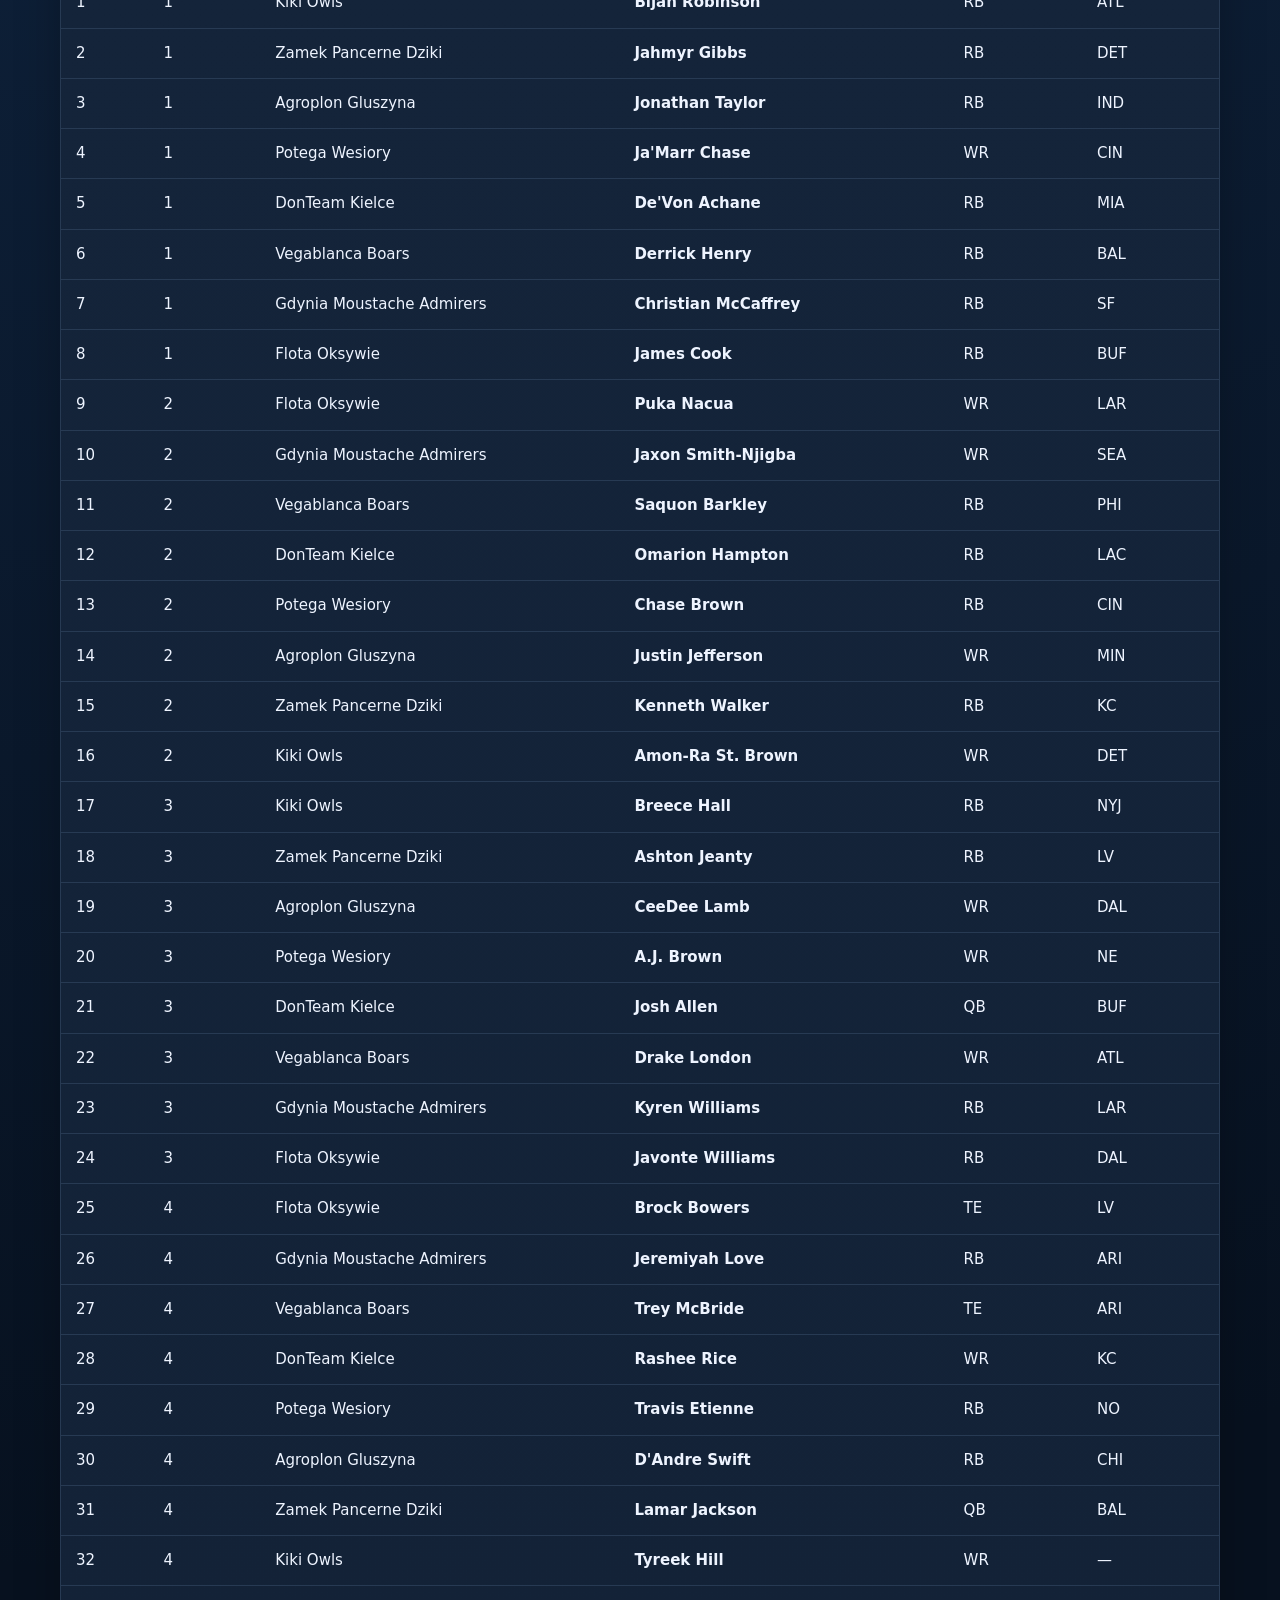
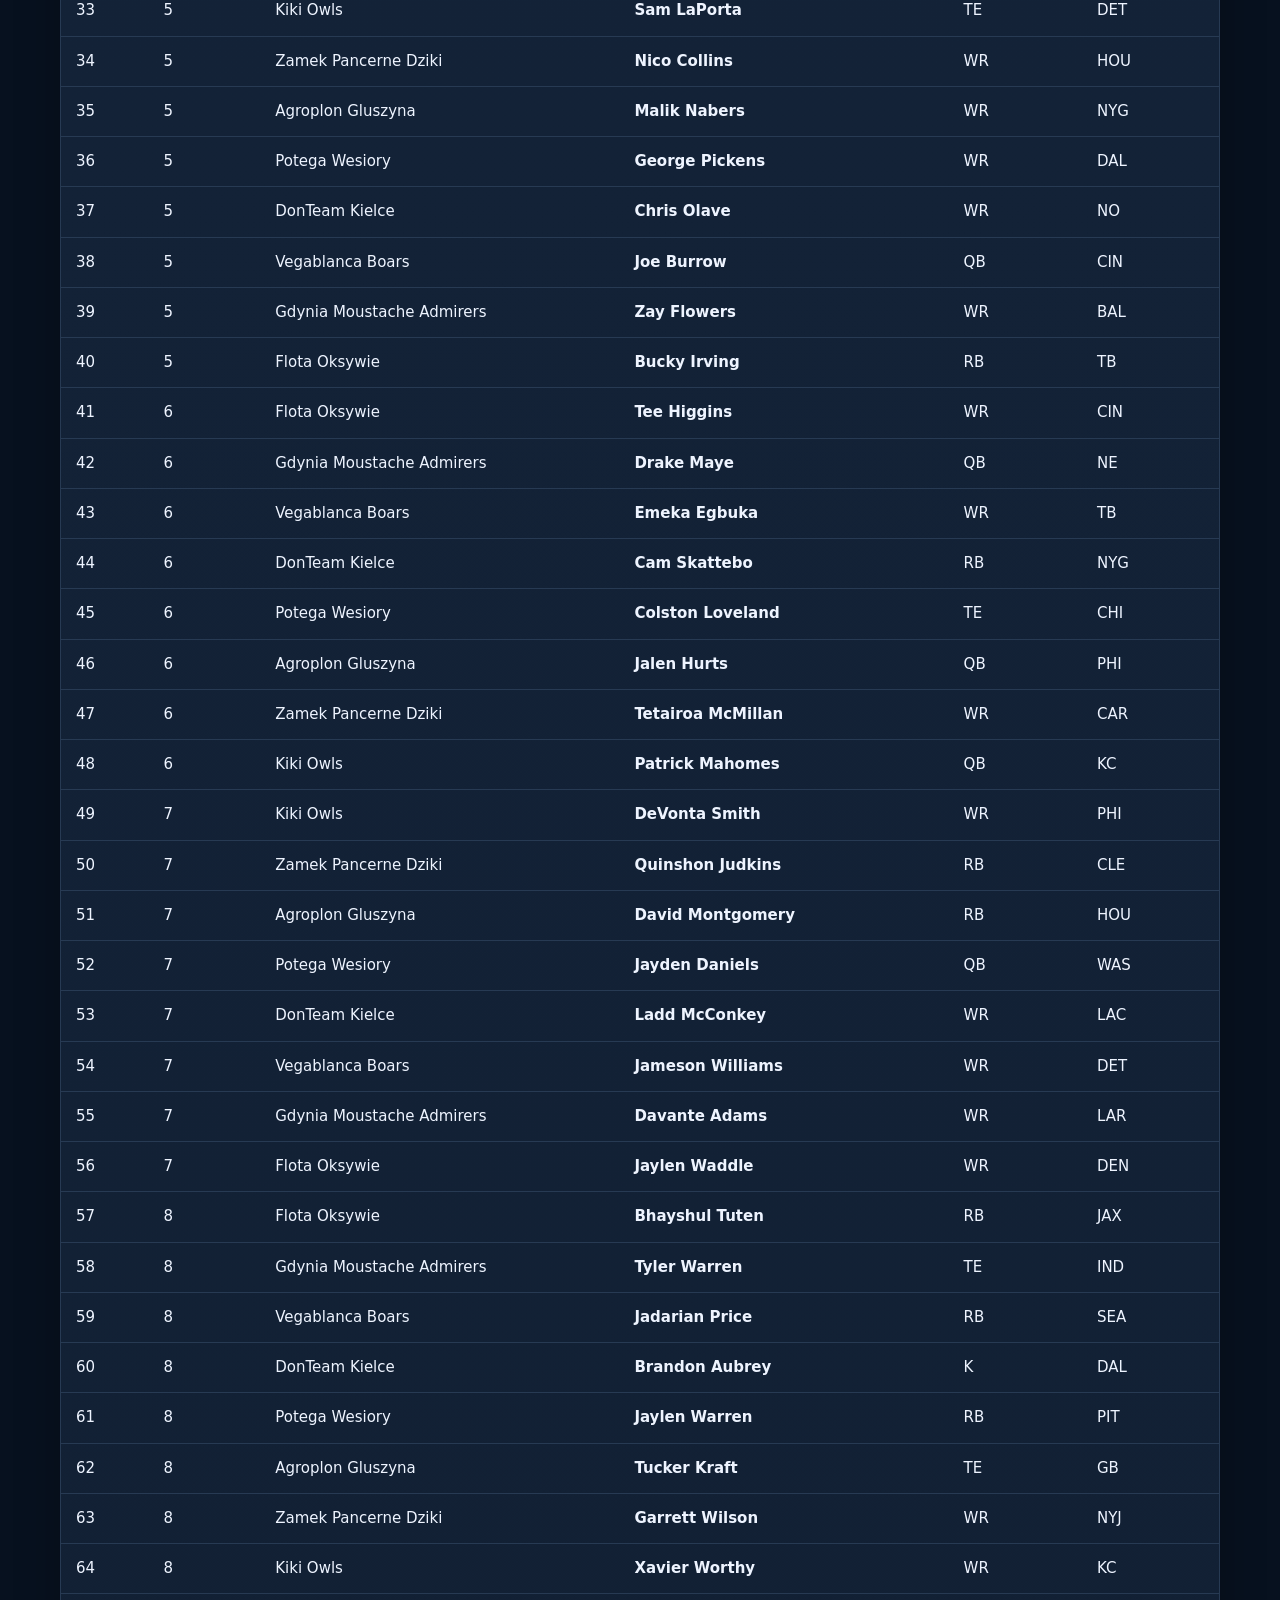
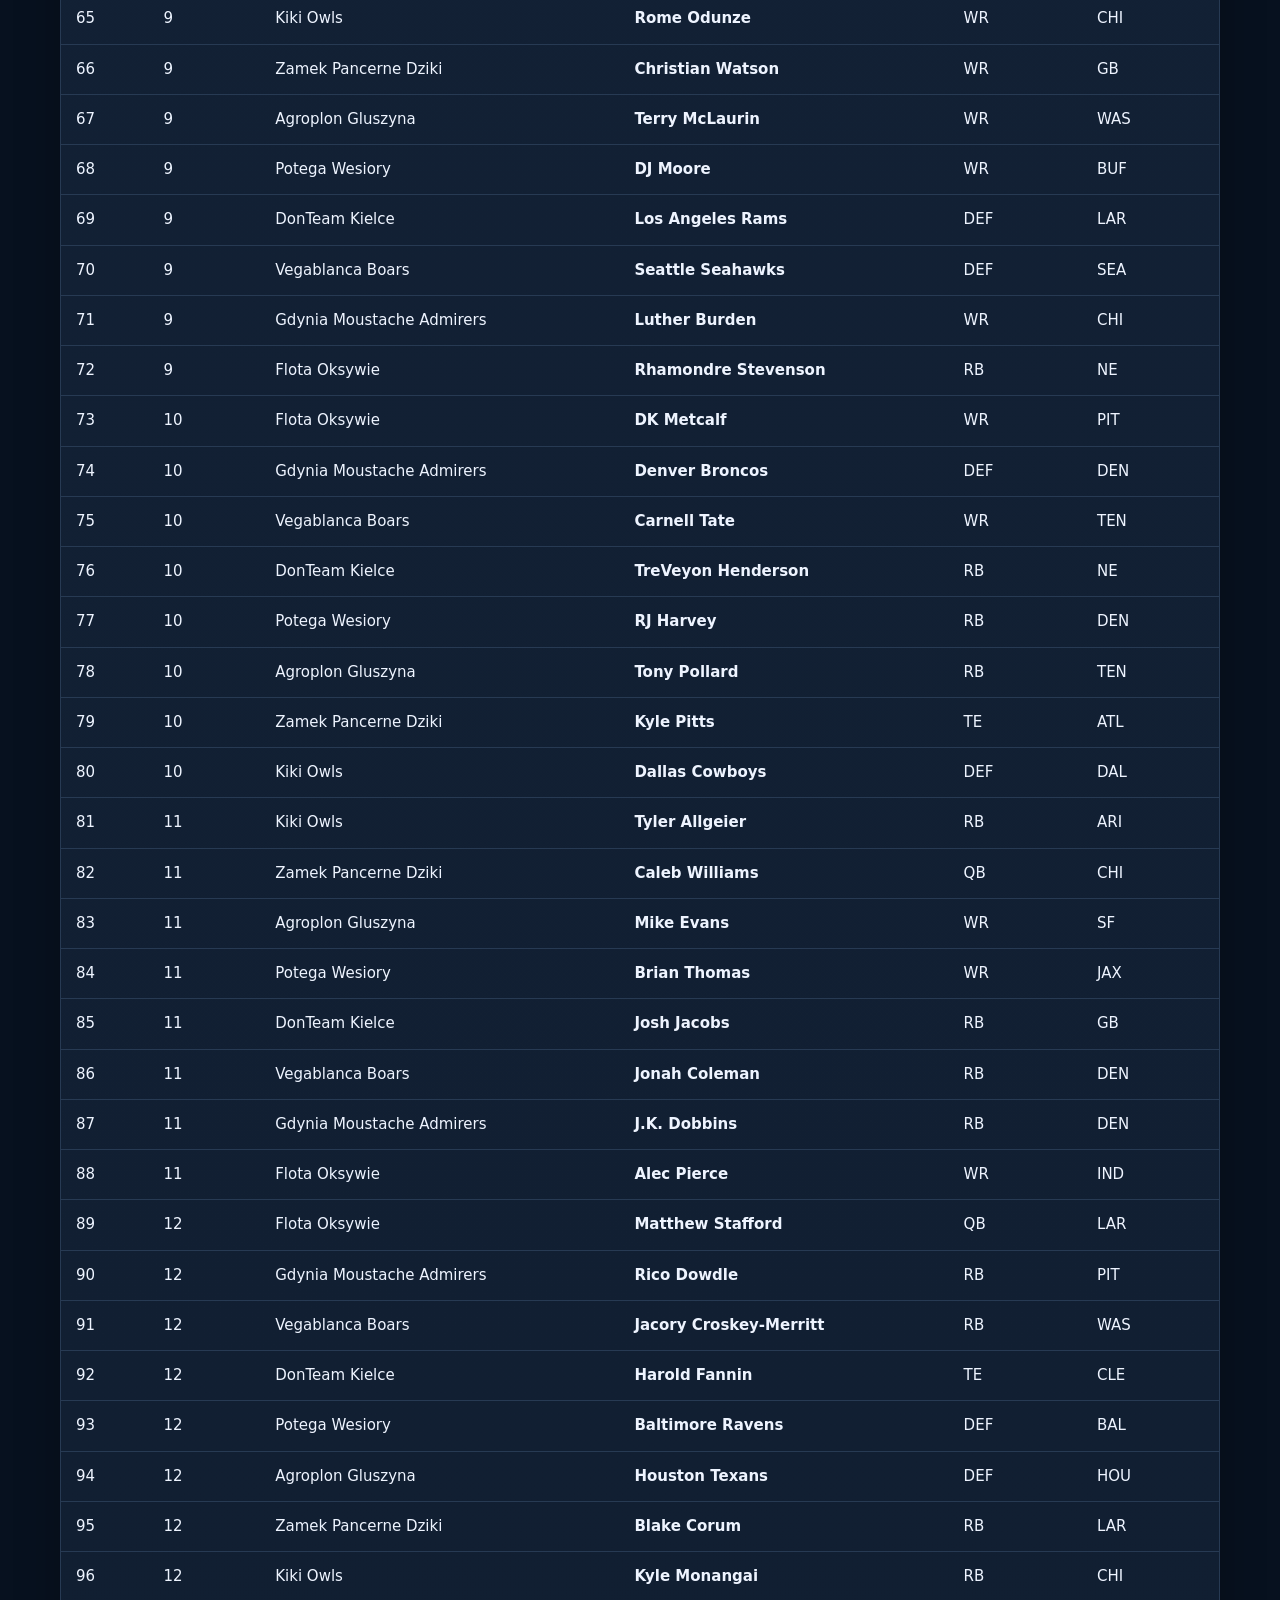
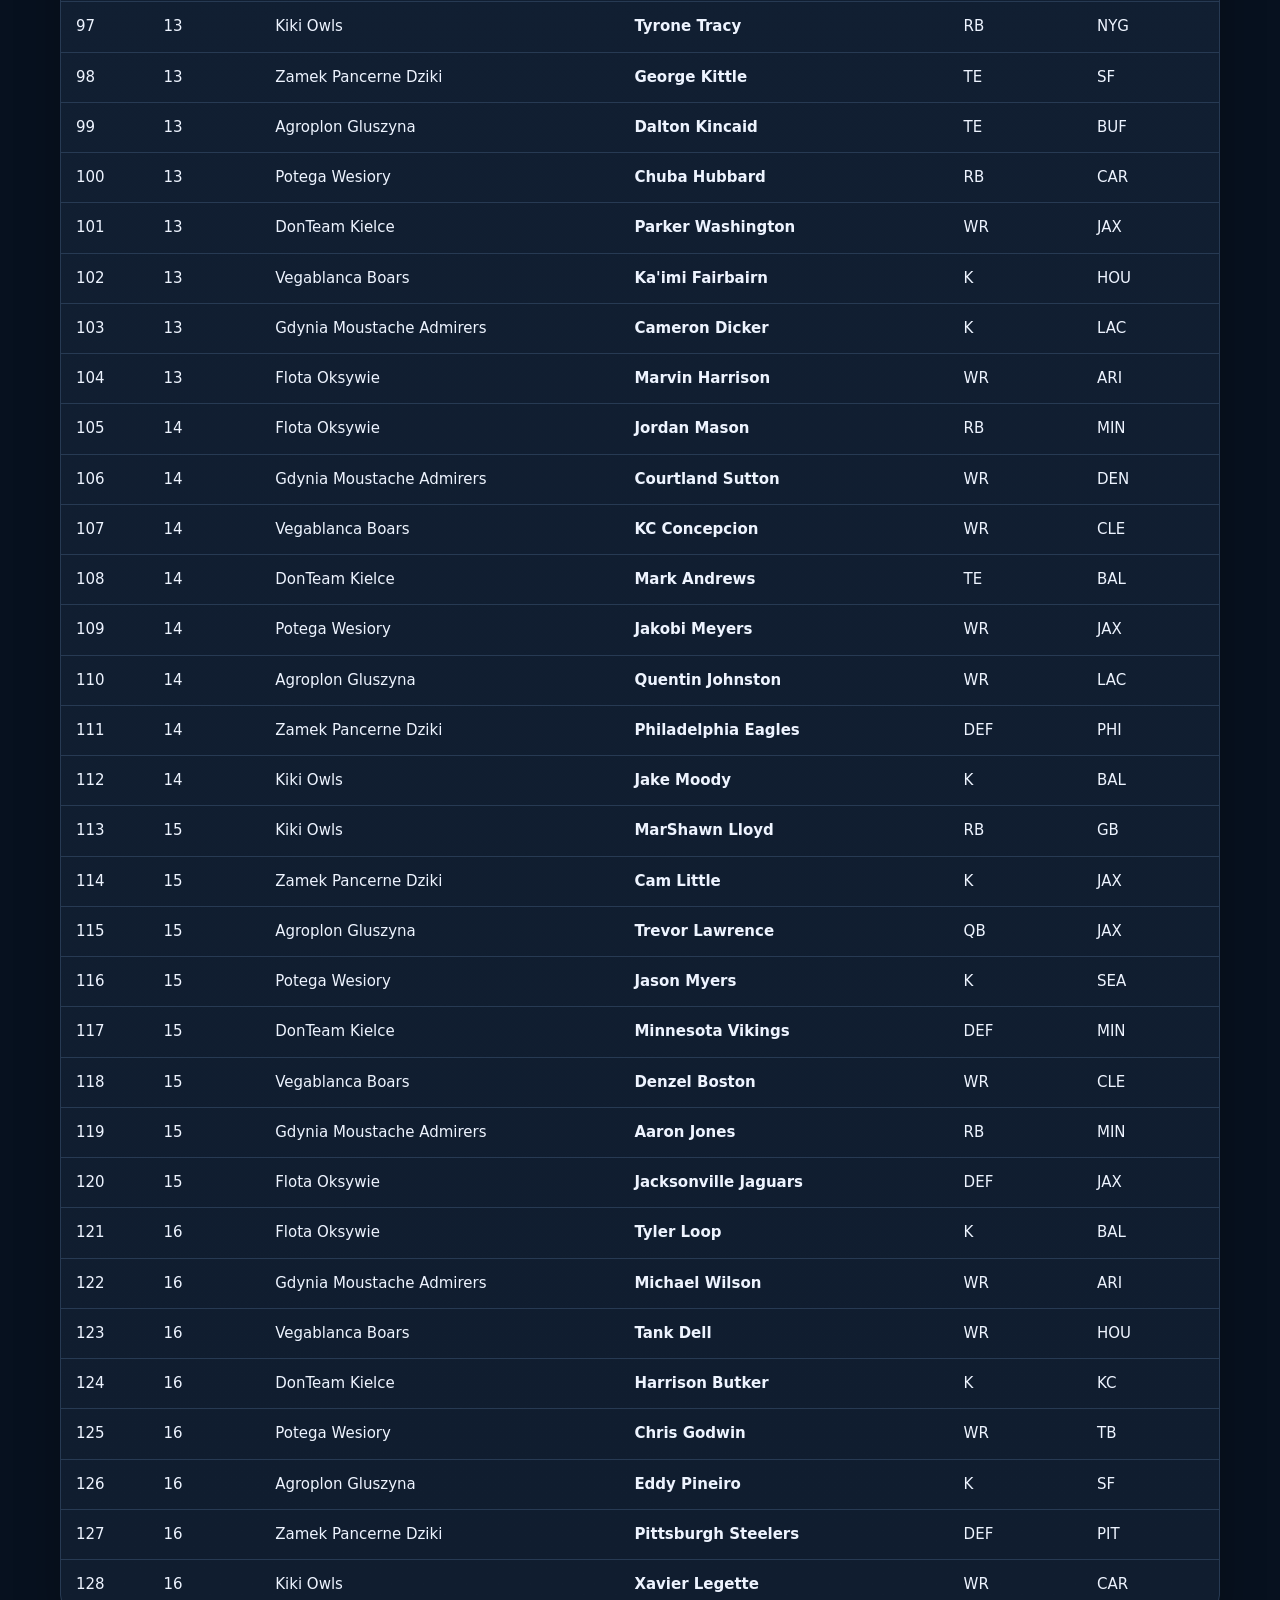
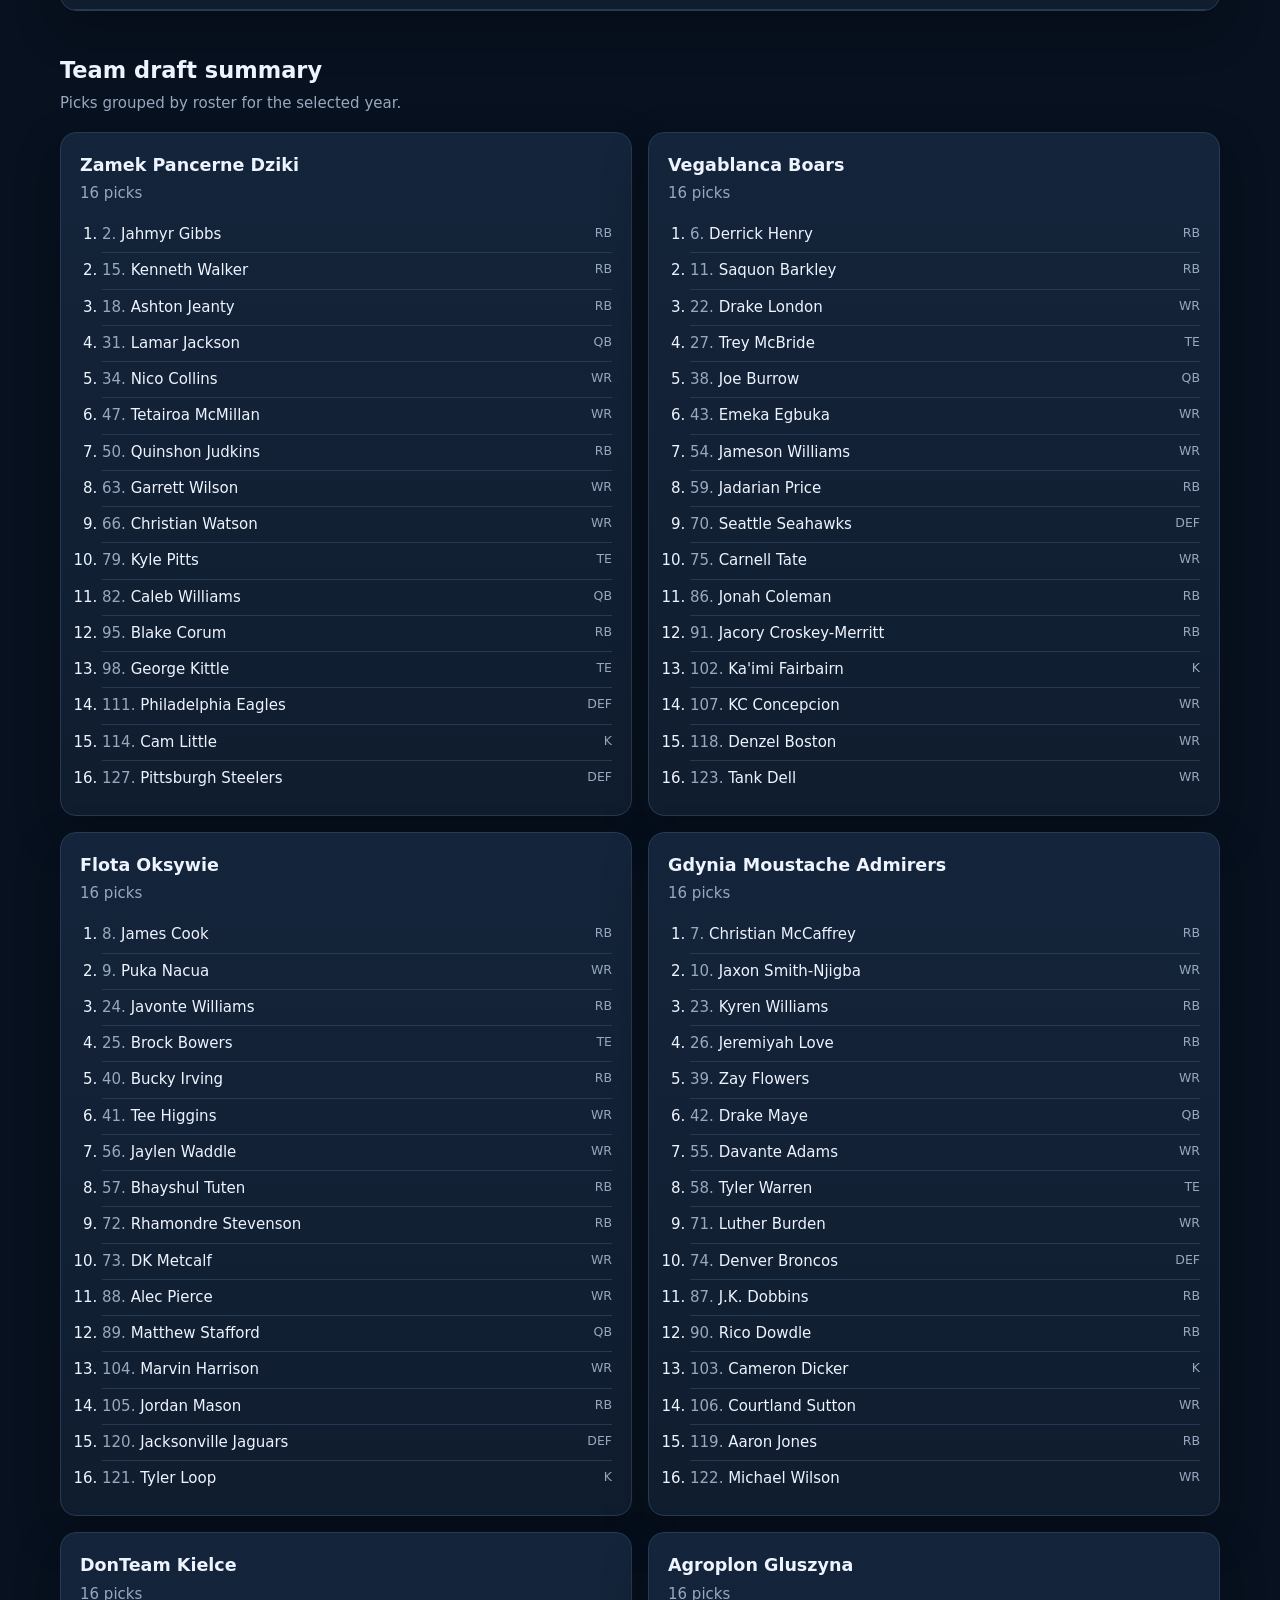
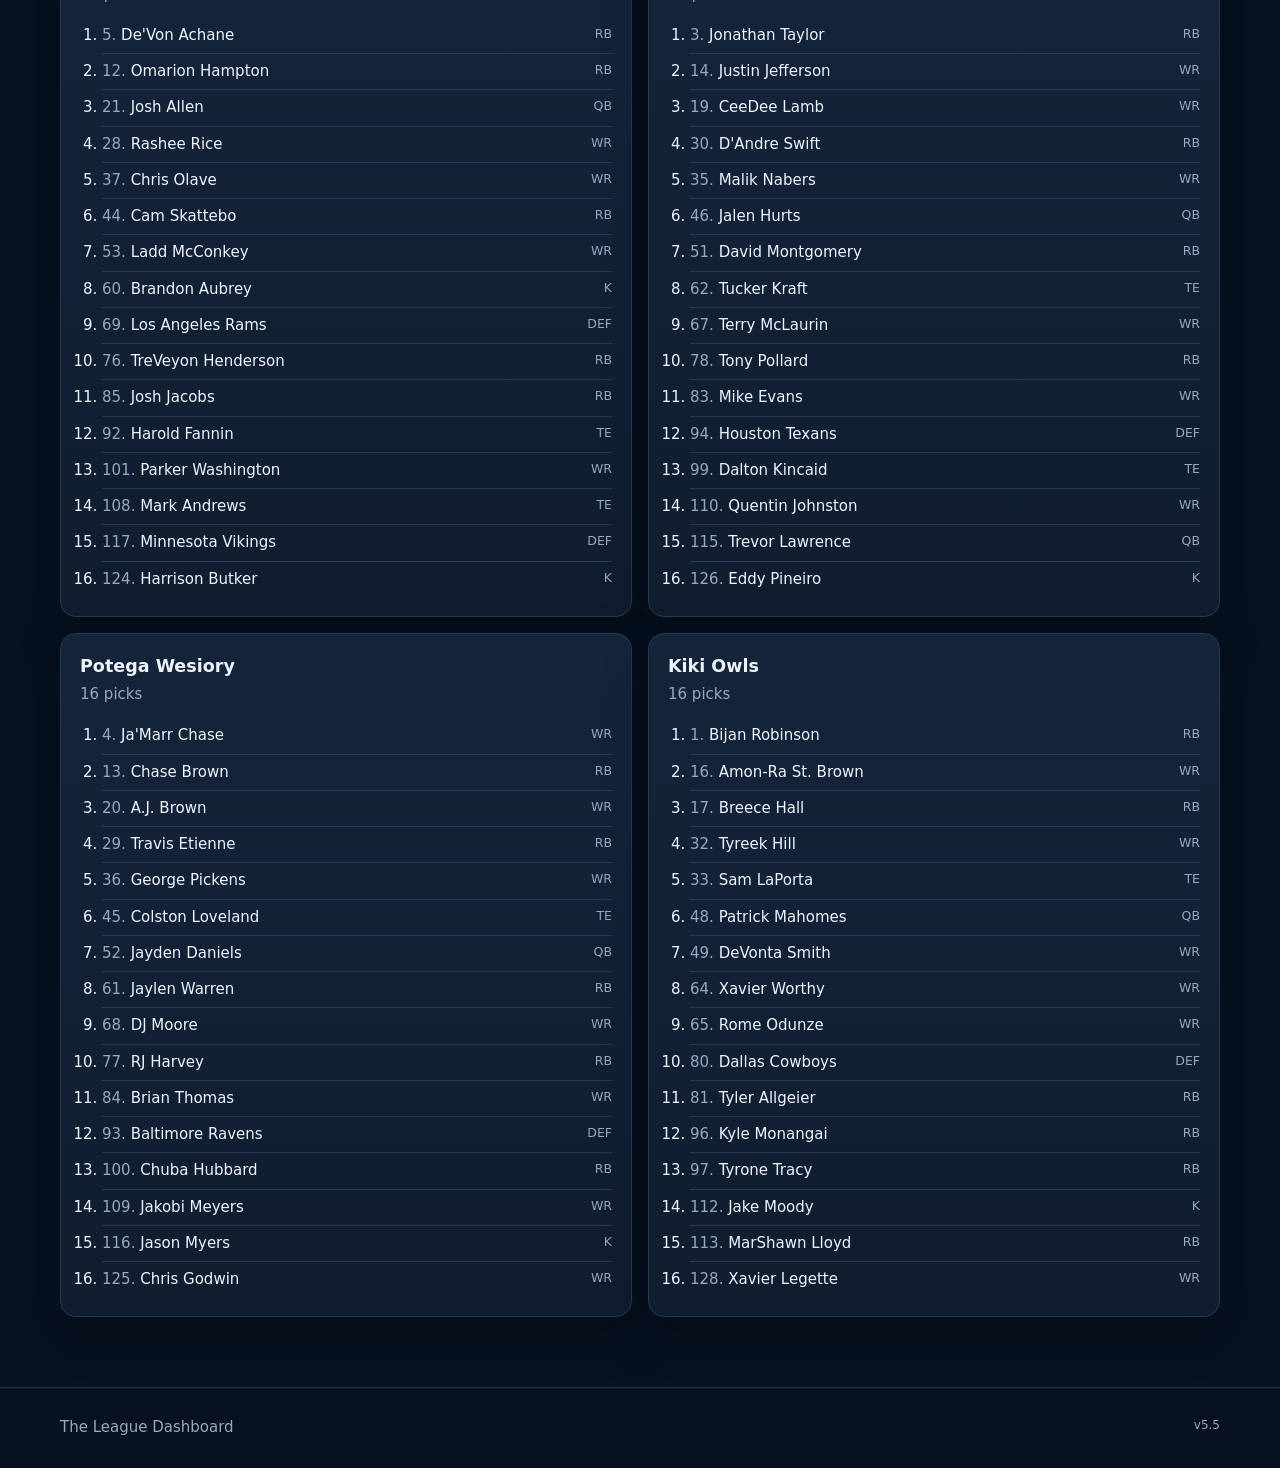
==== commit 71e75a6b: "Add automatic yearly Draft Digest selection" ====
--- a/draft.html
+++ b/draft.html
@@ -13,6 +13,7 @@
     .digest-actions .section-copy{margin:0}
     .digest-open{flex:0 0 auto;color:var(--blue);font-weight:750;text-decoration:none}
     .digest-open:hover{text-decoration:underline}
+    .digest-empty{padding:24px;color:var(--muted)}
     @media(max-width:570px){
       .digest-actions{align-items:flex-start;flex-direction:column;gap:8px}
       .digest-frame{height:72vh;min-height:520px}
@@ -54,24 +55,19 @@
     <div class="card"><p class="muted">Loading draft information...</p></div>
   </section>
 
-  <section id="league-digest">
+  <section id="league-digest" hidden>
     <div class="section-heading">
       <div>
-        <p class="eyebrow">2026 draft review</p>
+        <p class="eyebrow"><span id="digest-year">2026</span> draft review</p>
         <h2>League Digest</h2>
       </div>
     </div>
     <div class="digest-actions">
       <p class="muted section-copy">Draft recap, grades, analysis and league-wide takeaways.</p>
-      <a class="digest-open" href="the-league-draft-2026-digest (1).html" target="_blank" rel="noopener">Open full digest</a>
+      <a id="digest-open" class="digest-open" href="#" target="_blank" rel="noopener">Open full digest</a>
     </div>
     <div class="card digest-shell">
-      <iframe
-        class="digest-frame"
-        src="the-league-draft-2026-digest (1).html"
-        title="The League 2026 Draft Digest"
-        loading="lazy">
-      </iframe>
+      <iframe id="digest-frame" class="digest-frame" title="The League Draft Digest" loading="lazy"></iframe>
     </div>
   </section>
 
@@ -98,5 +94,57 @@
 
 <footer><div class="wrap">The League Dashboard <span class="version">v5.5</span></div></footer>
 <script src="draft-centre.js?v=5.2"></script>
+<script>
+(() => {
+  const yearSelect = document.getElementById('draft-year');
+  const section = document.getElementById('league-digest');
+  const frame = document.getElementById('digest-frame');
+  const openLink = document.getElementById('digest-open');
+  const yearLabel = document.getElementById('digest-year');
+  let requestNumber = 0;
+
+  async function updateDigest() {
+    const year = yearSelect.value;
+    if (!year) return;
+
+    const currentRequest = ++requestNumber;
+    const path = `Draft digest/${encodeURIComponent(year)}.html`;
+
+    try {
+      const response = await fetch(path, { method: 'HEAD', cache: 'no-store' });
+      if (currentRequest !== requestNumber) return;
+
+      if (!response.ok) {
+        section.hidden = true;
+        frame.removeAttribute('src');
+        openLink.removeAttribute('href');
+        return;
+      }
+
+      yearLabel.textContent = year;
+      frame.src = path;
+      openLink.href = path;
+      section.hidden = false;
+    } catch {
+      if (currentRequest !== requestNumber) return;
+      section.hidden = true;
+      frame.removeAttribute('src');
+      openLink.removeAttribute('href');
+    }
+  }
+
+  yearSelect.addEventListener('change', updateDigest);
+
+  const observer = new MutationObserver(() => {
+    if (yearSelect.options.length) {
+      observer.disconnect();
+      updateDigest();
+    }
+  });
+  observer.observe(yearSelect, { childList: true });
+
+  if (yearSelect.options.length) updateDigest();
+})();
+</script>
 </body>
 </html>
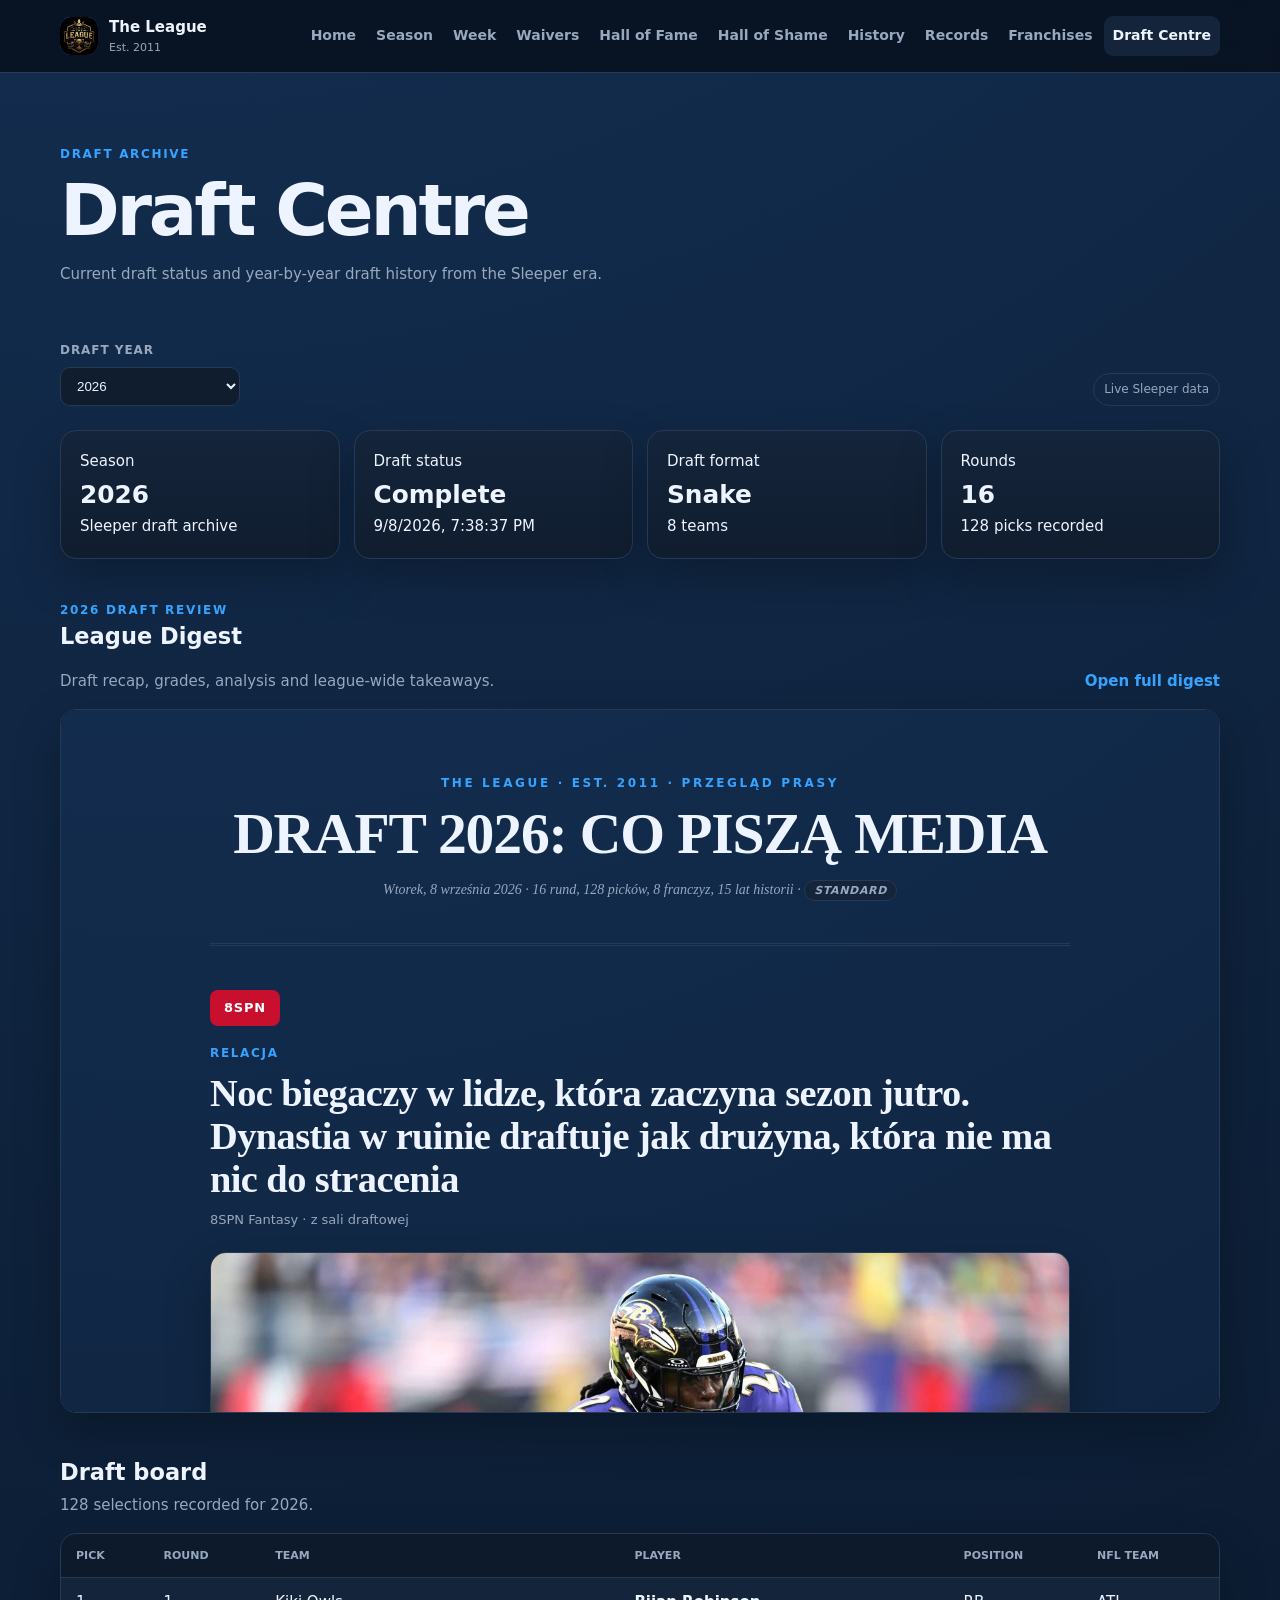
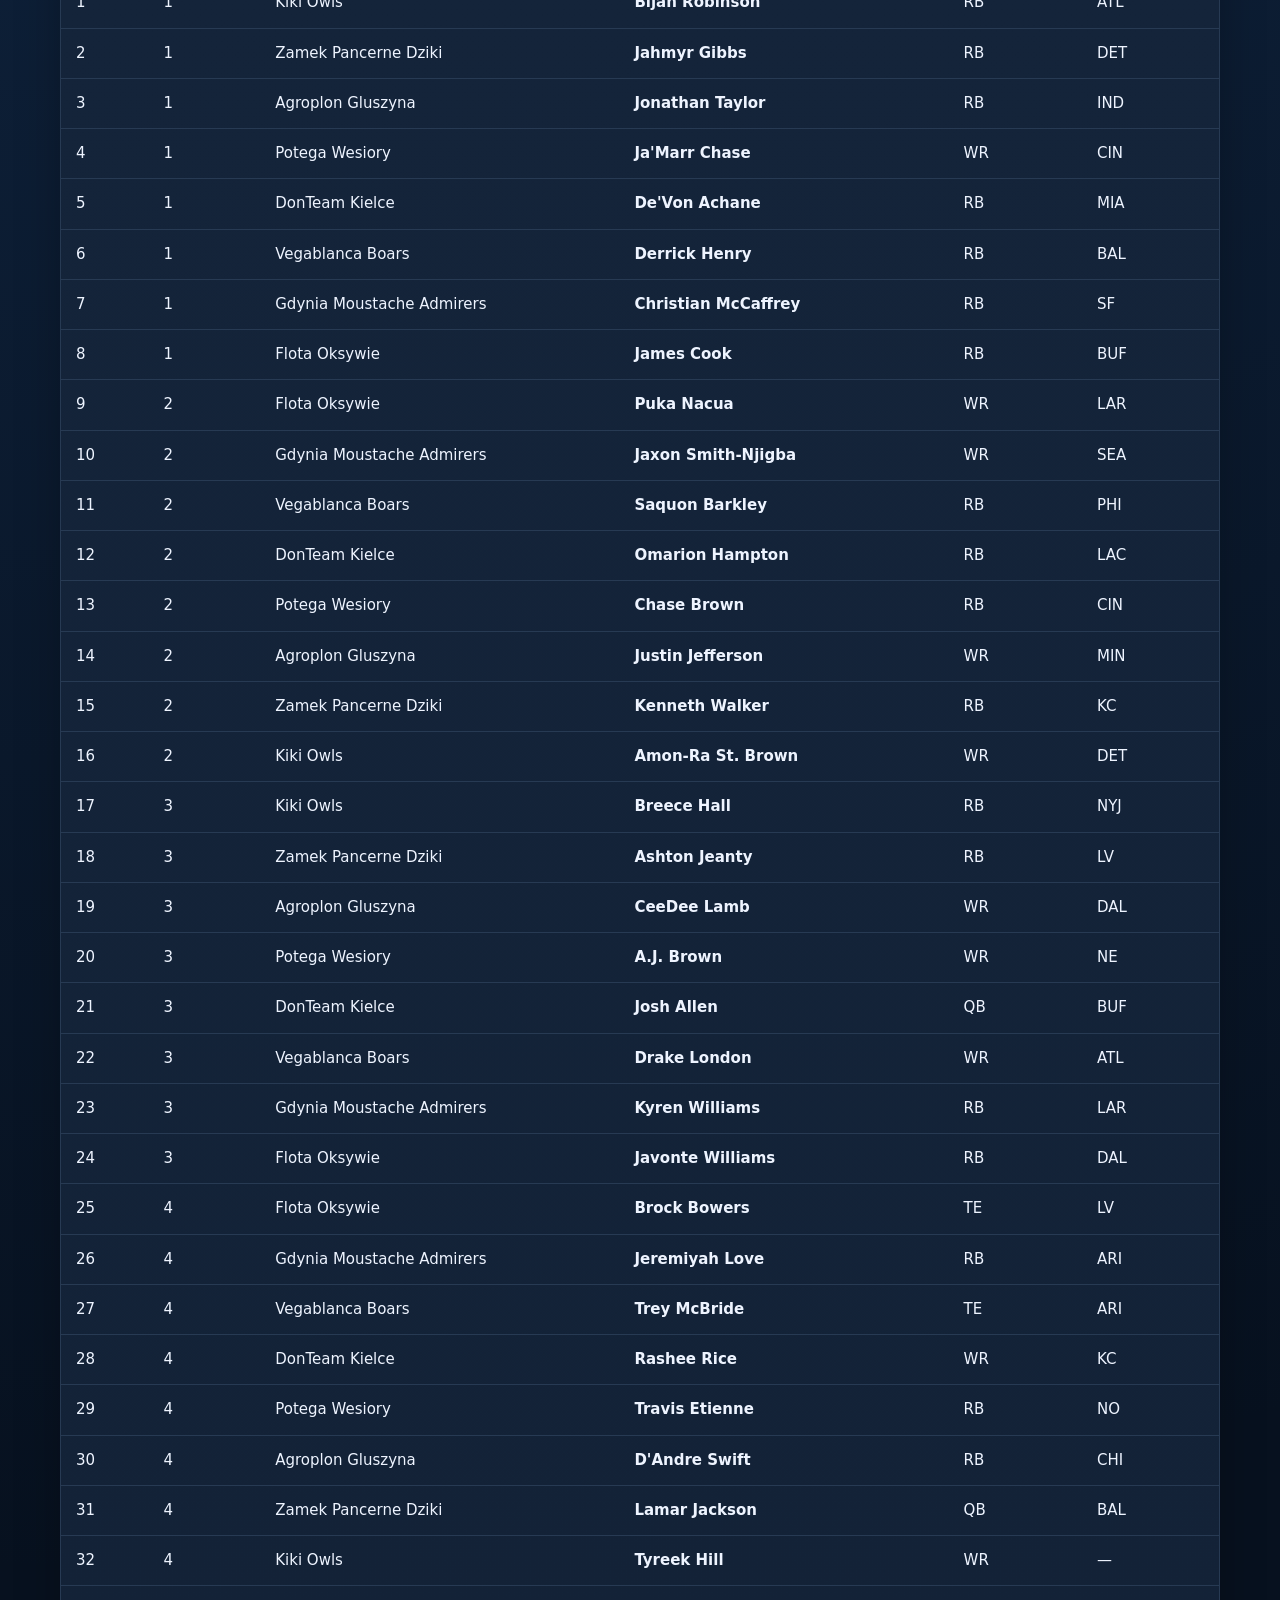
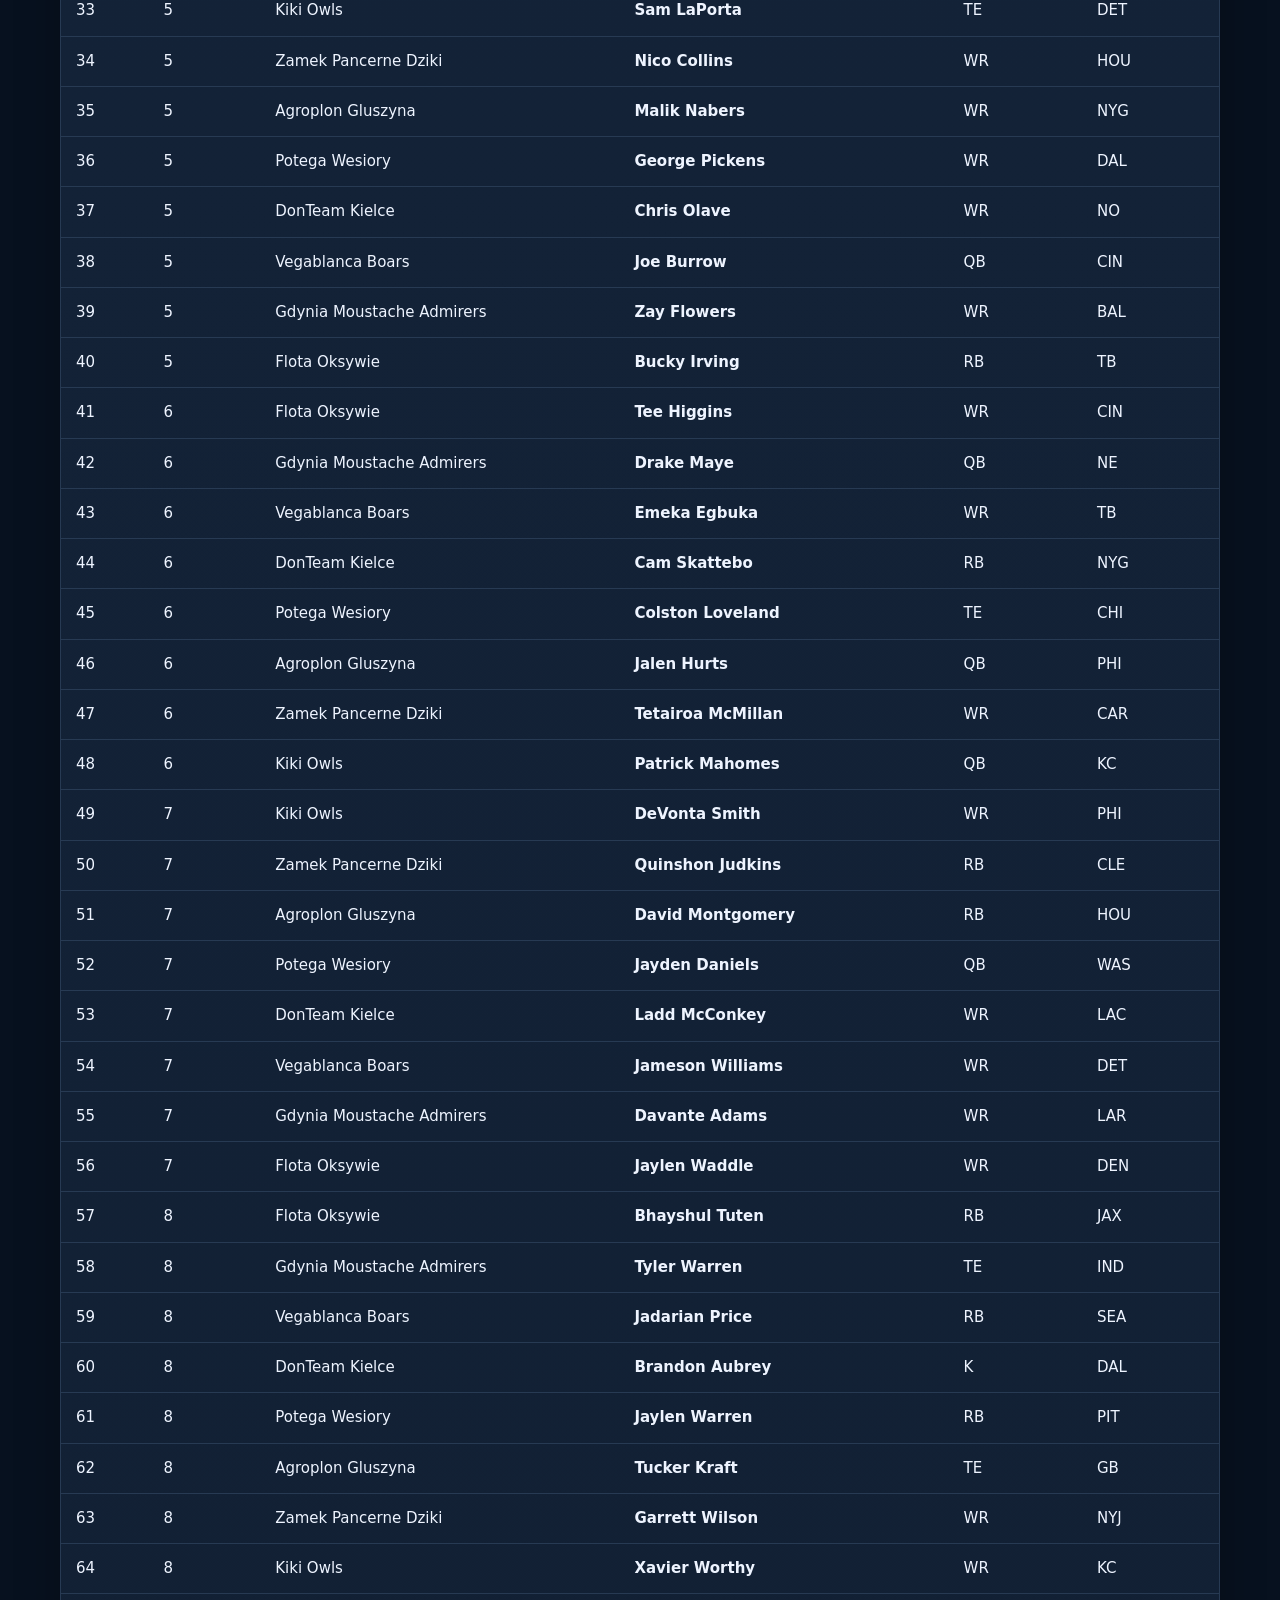
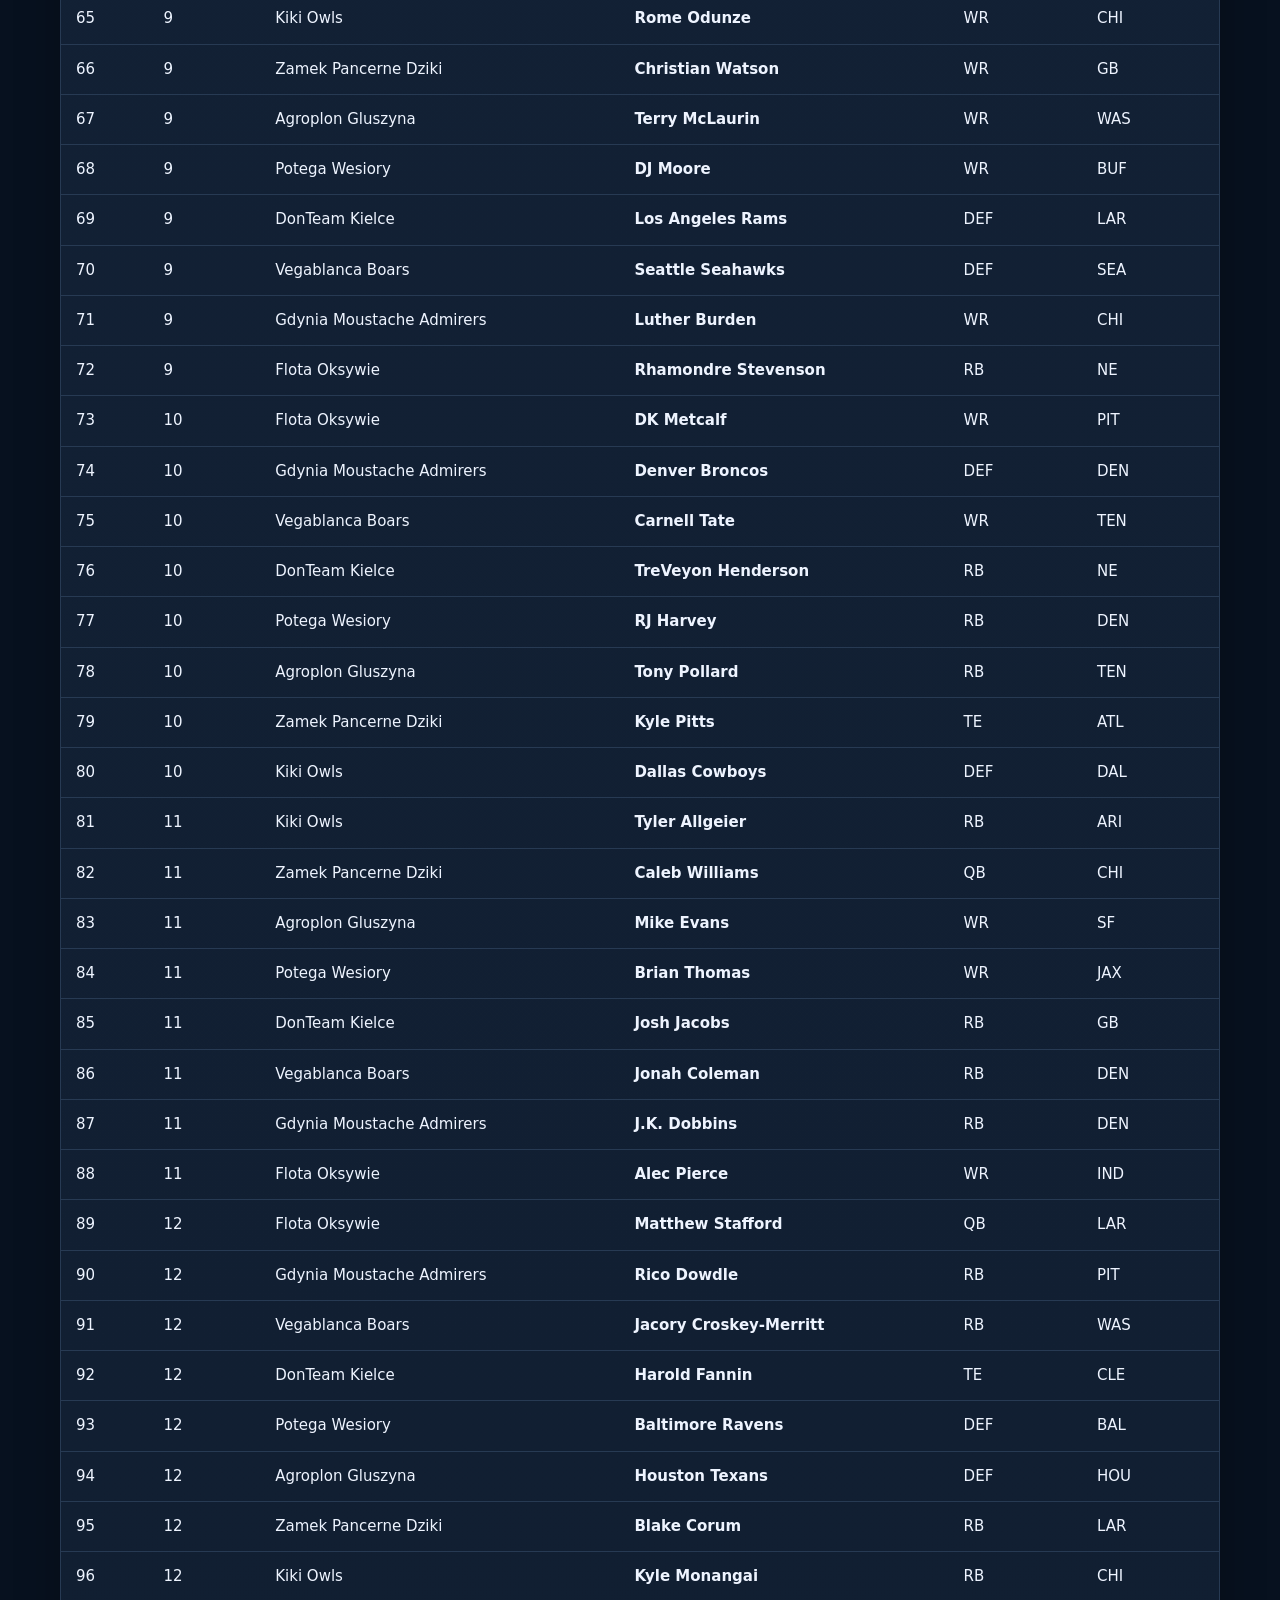
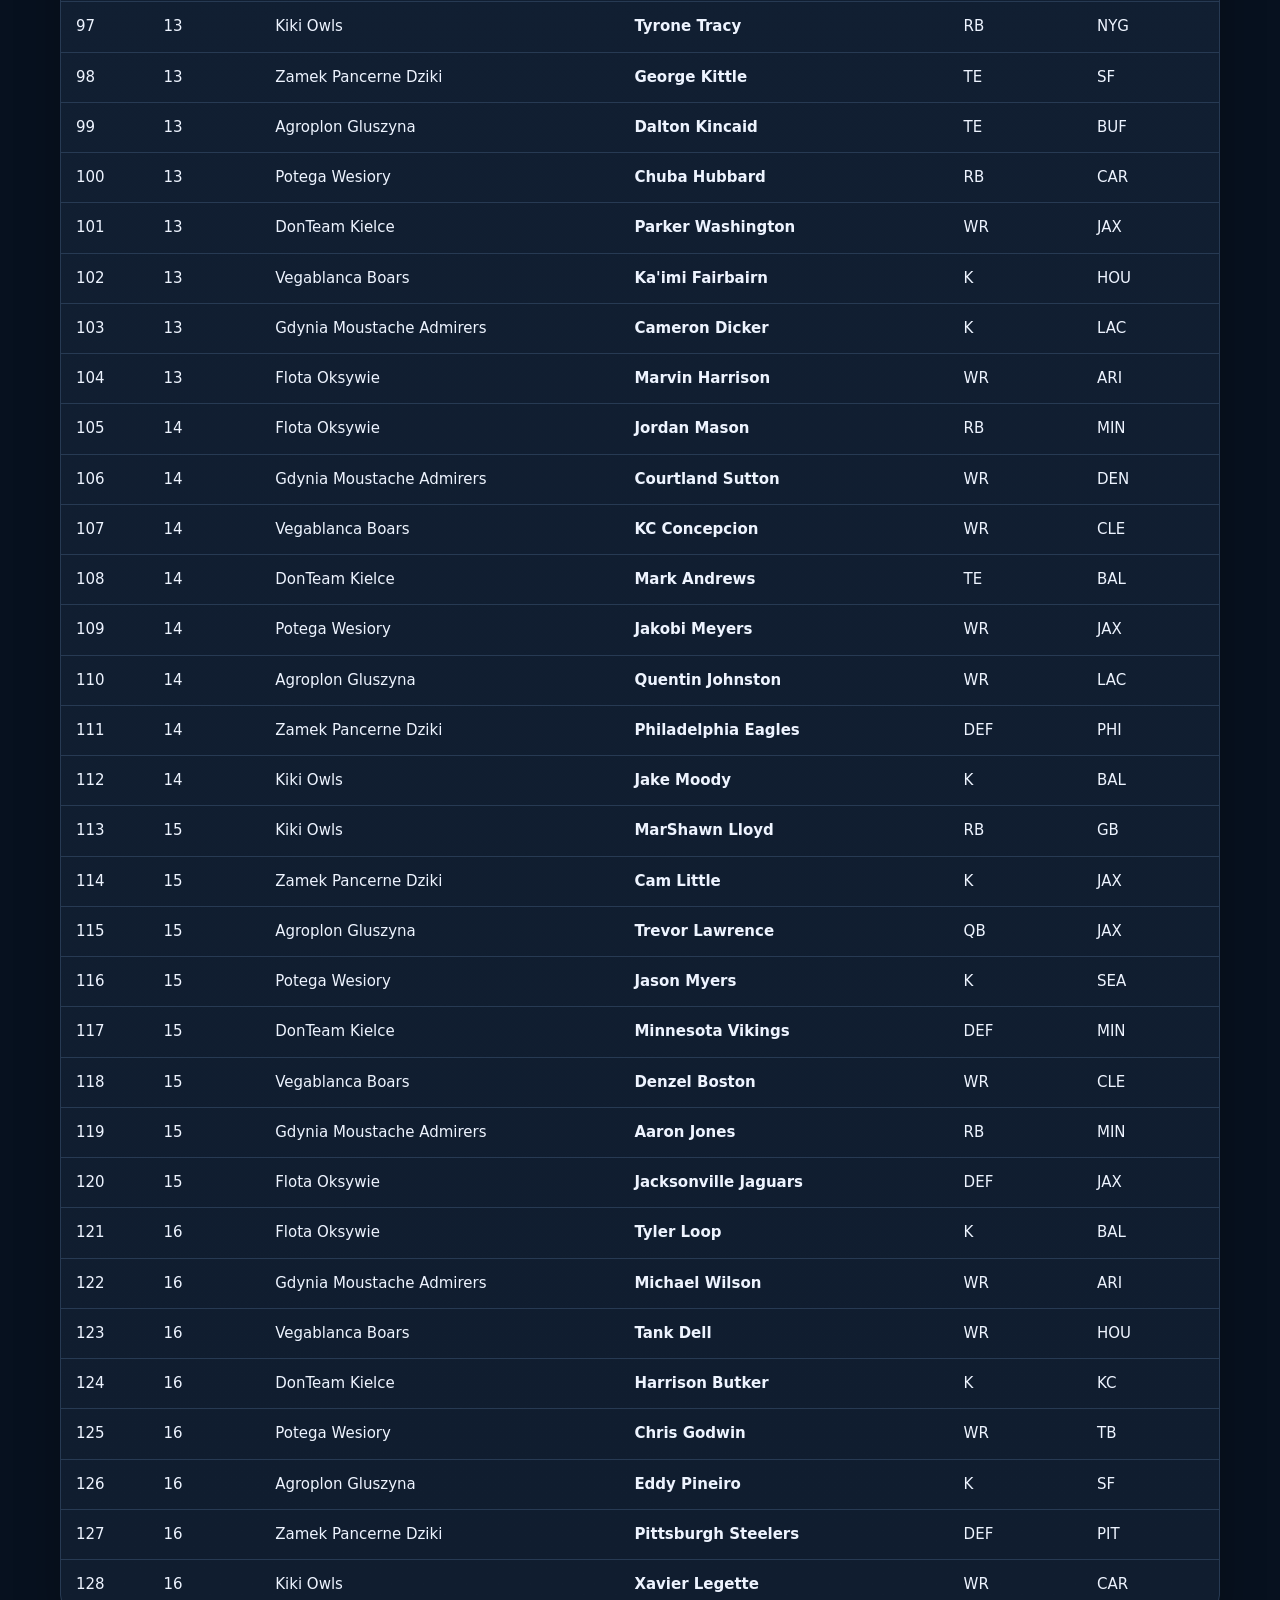
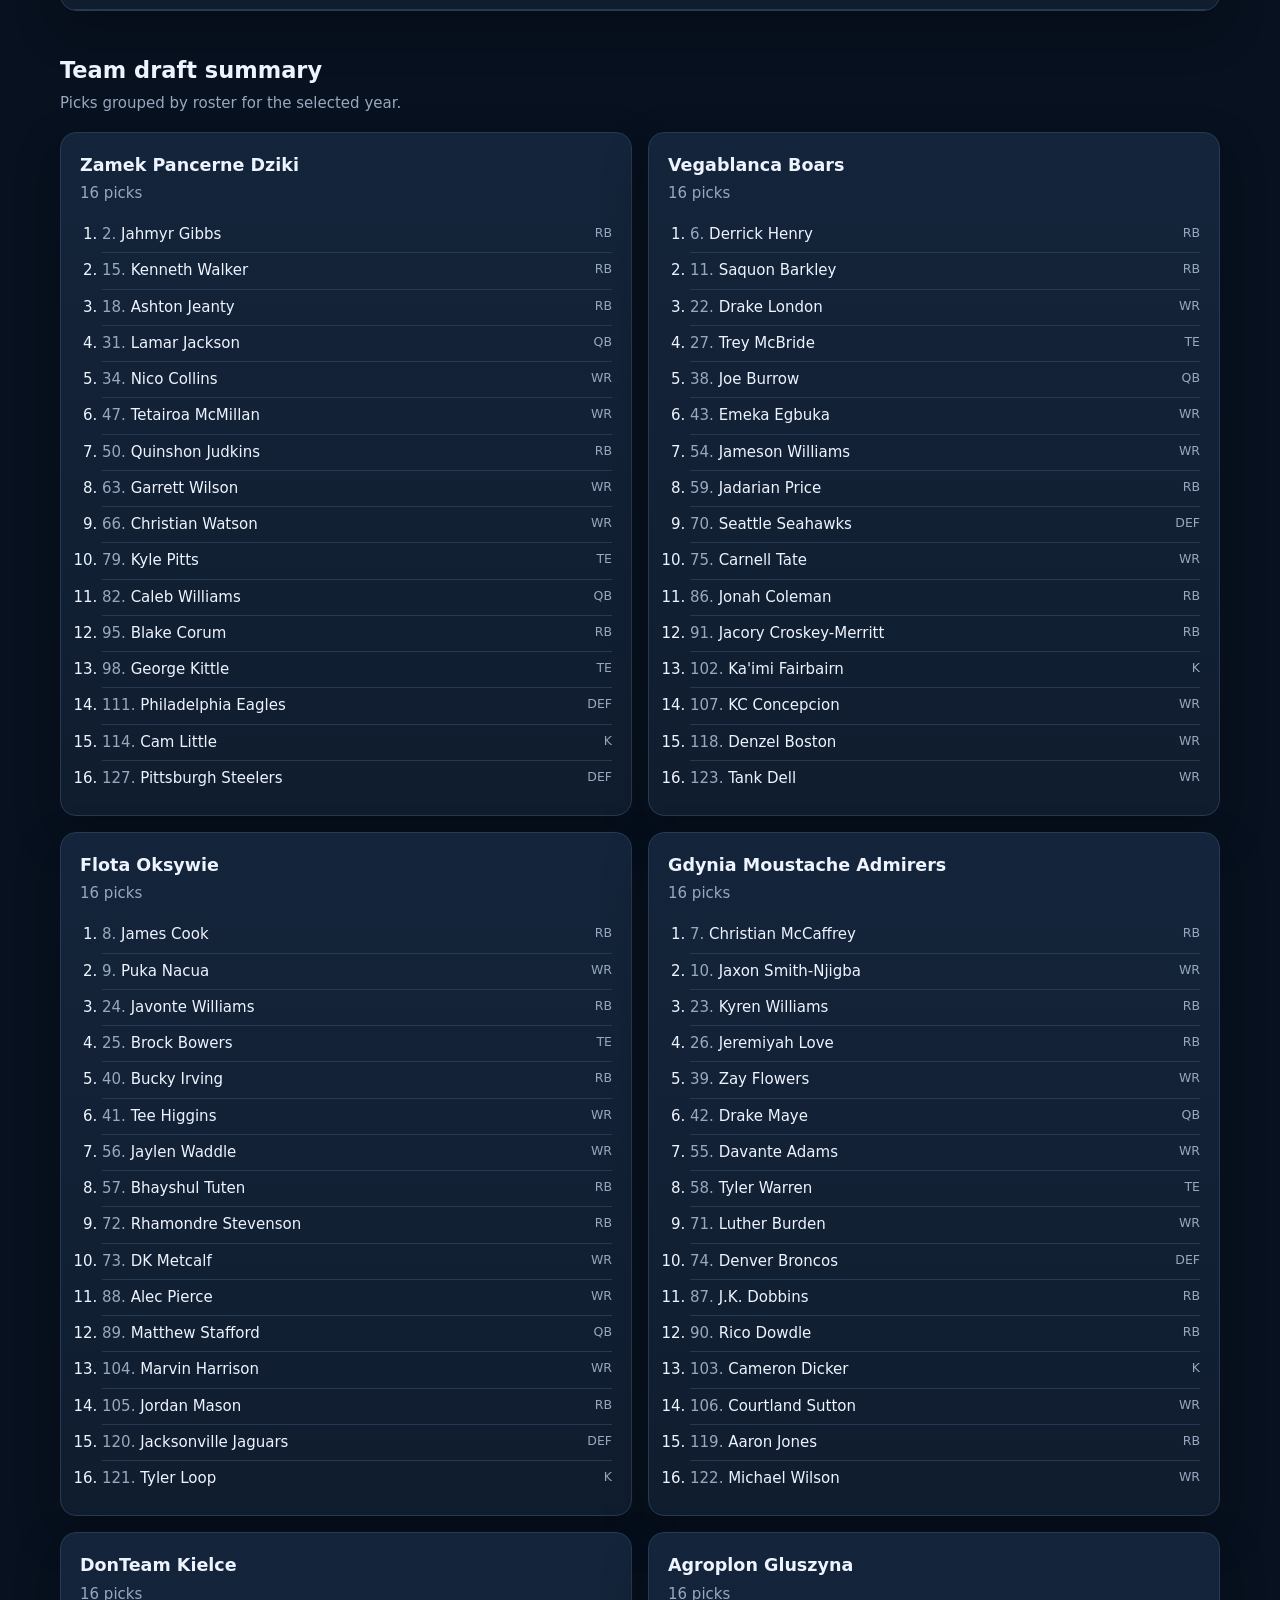
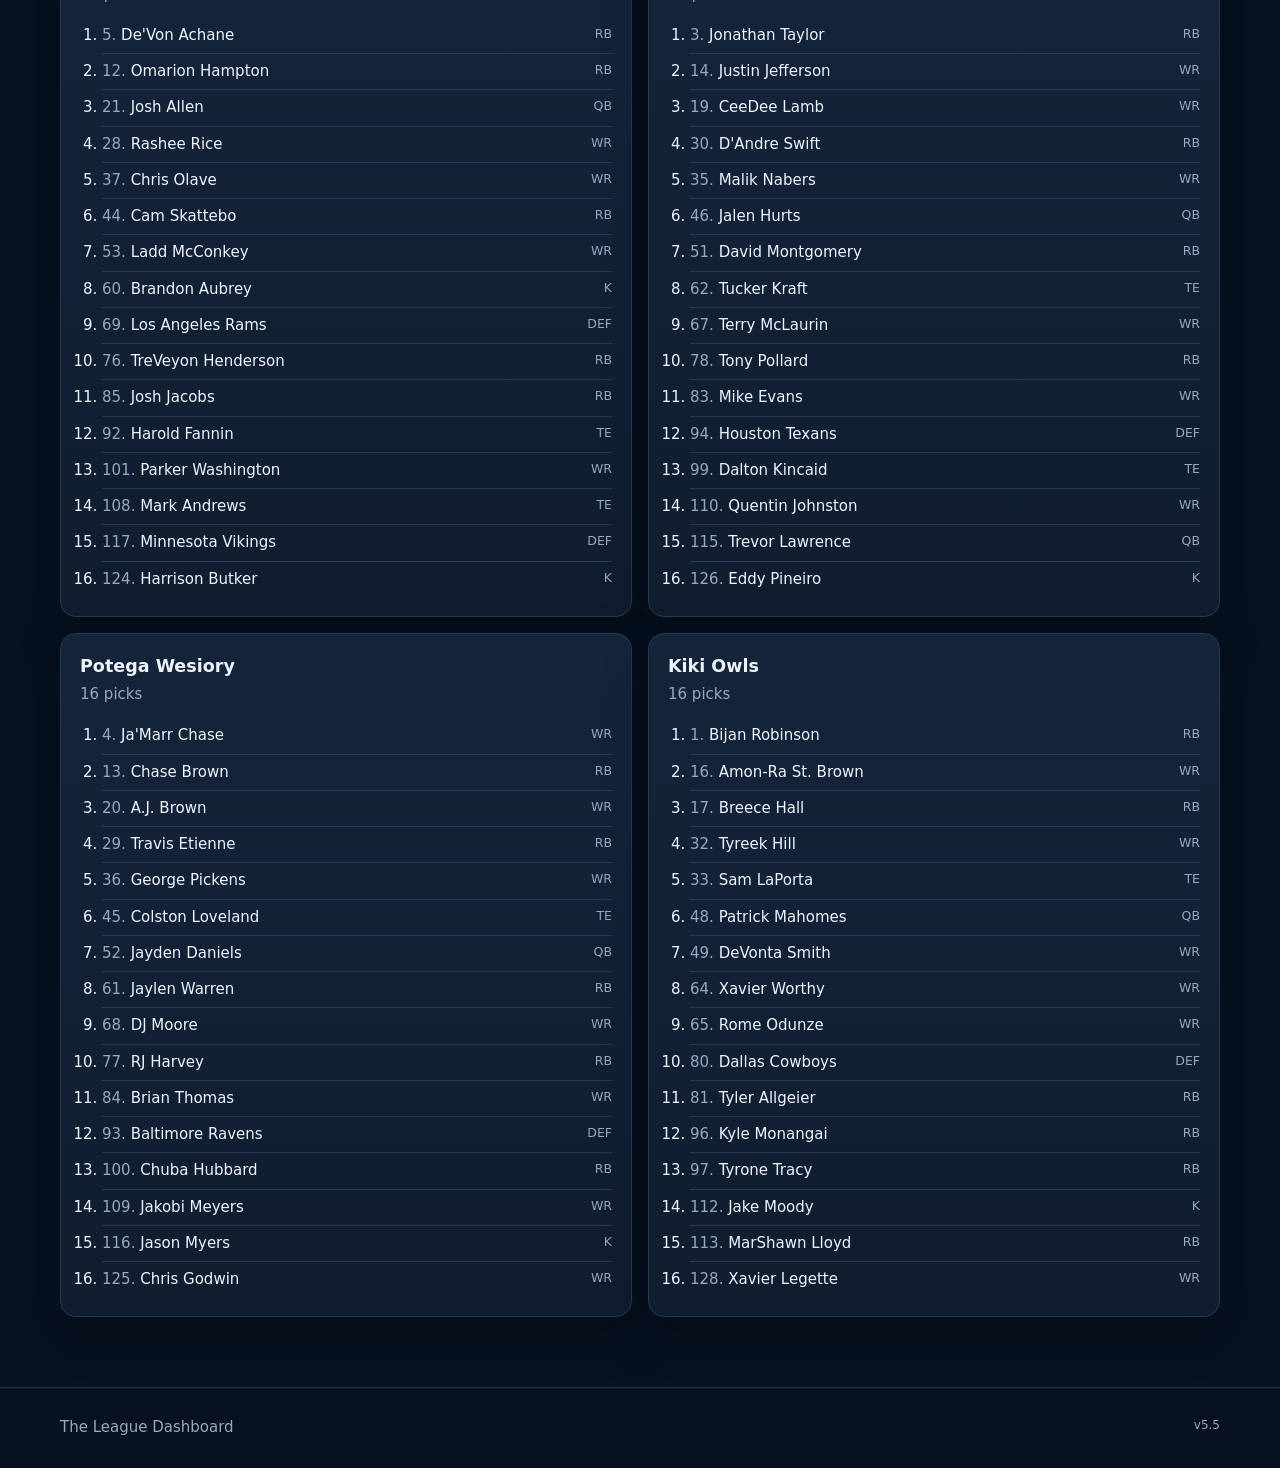
==== commit 900743aa: "Add season stats engine and Season, Week, Waivers, Hall of Shame pages Stats (scripts/build_stats.py" ====
--- a/draft.html
+++ b/draft.html
@@ -4,7 +4,7 @@
   <meta charset="utf-8">
   <meta name="viewport" content="width=device-width,initial-scale=1">
   <title>Draft Centre | The League</title>
-  <link rel="stylesheet" href="styles.css?v=4.2">
+  <link rel="stylesheet" href="styles.css?v=4.3">
   <link rel="stylesheet" href="draft-centre.css?v=5.2">
   <style>
     .digest-shell{overflow:hidden;padding:0}
@@ -30,7 +30,11 @@
     <button class="nav-toggle" type="button">Menu</button>
     <nav class="nav">
       <a href="index.html">Home</a>
+      <a href="season.html">Season</a>
+      <a href="week.html">Week</a>
+      <a href="waivers.html">Waivers</a>
       <a href="hall-of-fame.html">Hall of Fame</a>
+      <a href="hall-of-shame.html">Hall of Shame</a>
       <a href="history.html">History</a>
       <a href="records.html">Records</a>
       <a href="franchise.html">Franchises</a>
--- a/styles.css
+++ b/styles.css
@@ -4,3 +4,7 @@
 .metric-label{display:inline-flex;align-items:center;gap:6px}.info-icon{display:inline-grid;place-items:center;width:19px;height:19px;padding:0;border:1px solid rgba(134,201,255,.55);border-radius:50%;background:rgba(54,163,255,.12);color:#86c9ff;font:800 12px/1 Georgia,serif;cursor:pointer;vertical-align:middle}.info-icon:hover,.info-icon:focus-visible{background:var(--blue);border-color:var(--blue);color:#fff;outline:none;box-shadow:0 0 0 3px rgba(54,163,255,.2)}.dynasty-grade .info-icon{position:absolute;right:-5px;bottom:-4px;width:18px;height:18px;background:var(--panel);color:#86c9ff}.dynasty-index small{display:inline-flex;align-items:center;gap:5px}.methodology-dialog{width:min(600px,calc(100% - 28px));padding:0;border:1px solid var(--line);border-radius:18px;background:linear-gradient(180deg,var(--panel2),var(--panel));color:var(--ink);box-shadow:0 30px 90px rgba(0,0,0,.55)}.methodology-dialog::backdrop{background:rgba(1,7,15,.72);backdrop-filter:blur(4px)}.dialog-head{display:flex;align-items:flex-start;justify-content:space-between;gap:20px;padding:24px 26px 17px;border-bottom:1px solid var(--line)}.dialog-head h2{margin:3px 0 0}.dialog-close{display:grid;place-items:center;flex:0 0 36px;height:36px;border:1px solid var(--line);border-radius:10px;background:rgba(7,17,31,.5);color:var(--ink);font-size:25px;cursor:pointer}.dialog-close:hover{border-color:var(--blue)}.methodology-content{padding:22px 26px 27px;color:var(--muted)}.methodology-content p:first-child{margin-top:0}.methodology-content strong{color:var(--ink)}.methodology-content li{margin:5px 0}.formula{padding:15px 17px;border:1px solid var(--line);border-radius:12px;background:rgba(7,17,31,.45)}.method-note{font-size:13px;border-left:3px solid var(--gold);padding-left:12px}.kpi .label .info-icon{transform:translateY(-1px)}
 
 .record-grid,.podium-grid{display:grid;grid-template-columns:repeat(3,1fr);gap:16px}.podium-card{background:linear-gradient(180deg,var(--panel2),var(--panel));border:1px solid var(--line);border-radius:var(--radius);padding:20px;box-shadow:var(--shadow)}.podium-place{font-size:2rem}.podium-card h3{margin:7px 0 0}.notice{margin:40px 0;padding:18px 20px;border:1px solid #5b4c27;border-radius:var(--radius);background:rgba(246,196,83,.08)}.notice p{margin:.35rem 0 0;color:var(--muted)}.version{float:right;font-size:12px;color:var(--muted)}.error{background:rgba(255,123,123,.1);border:1px solid rgba(255,123,123,.5);padding:16px;border-radius:12px}@media(max-width:900px){.record-grid,.podium-grid{grid-template-columns:1fr}}
+
+/* Version 6: ten menu links on one row on desktop */
+@media(min-width:901px){.nav{gap:2px}.nav a{padding:9px 9px;font-size:14px}}
+@media(min-width:901px) and (max-width:1100px){.nav a{padding:8px 6px;font-size:13px}}
